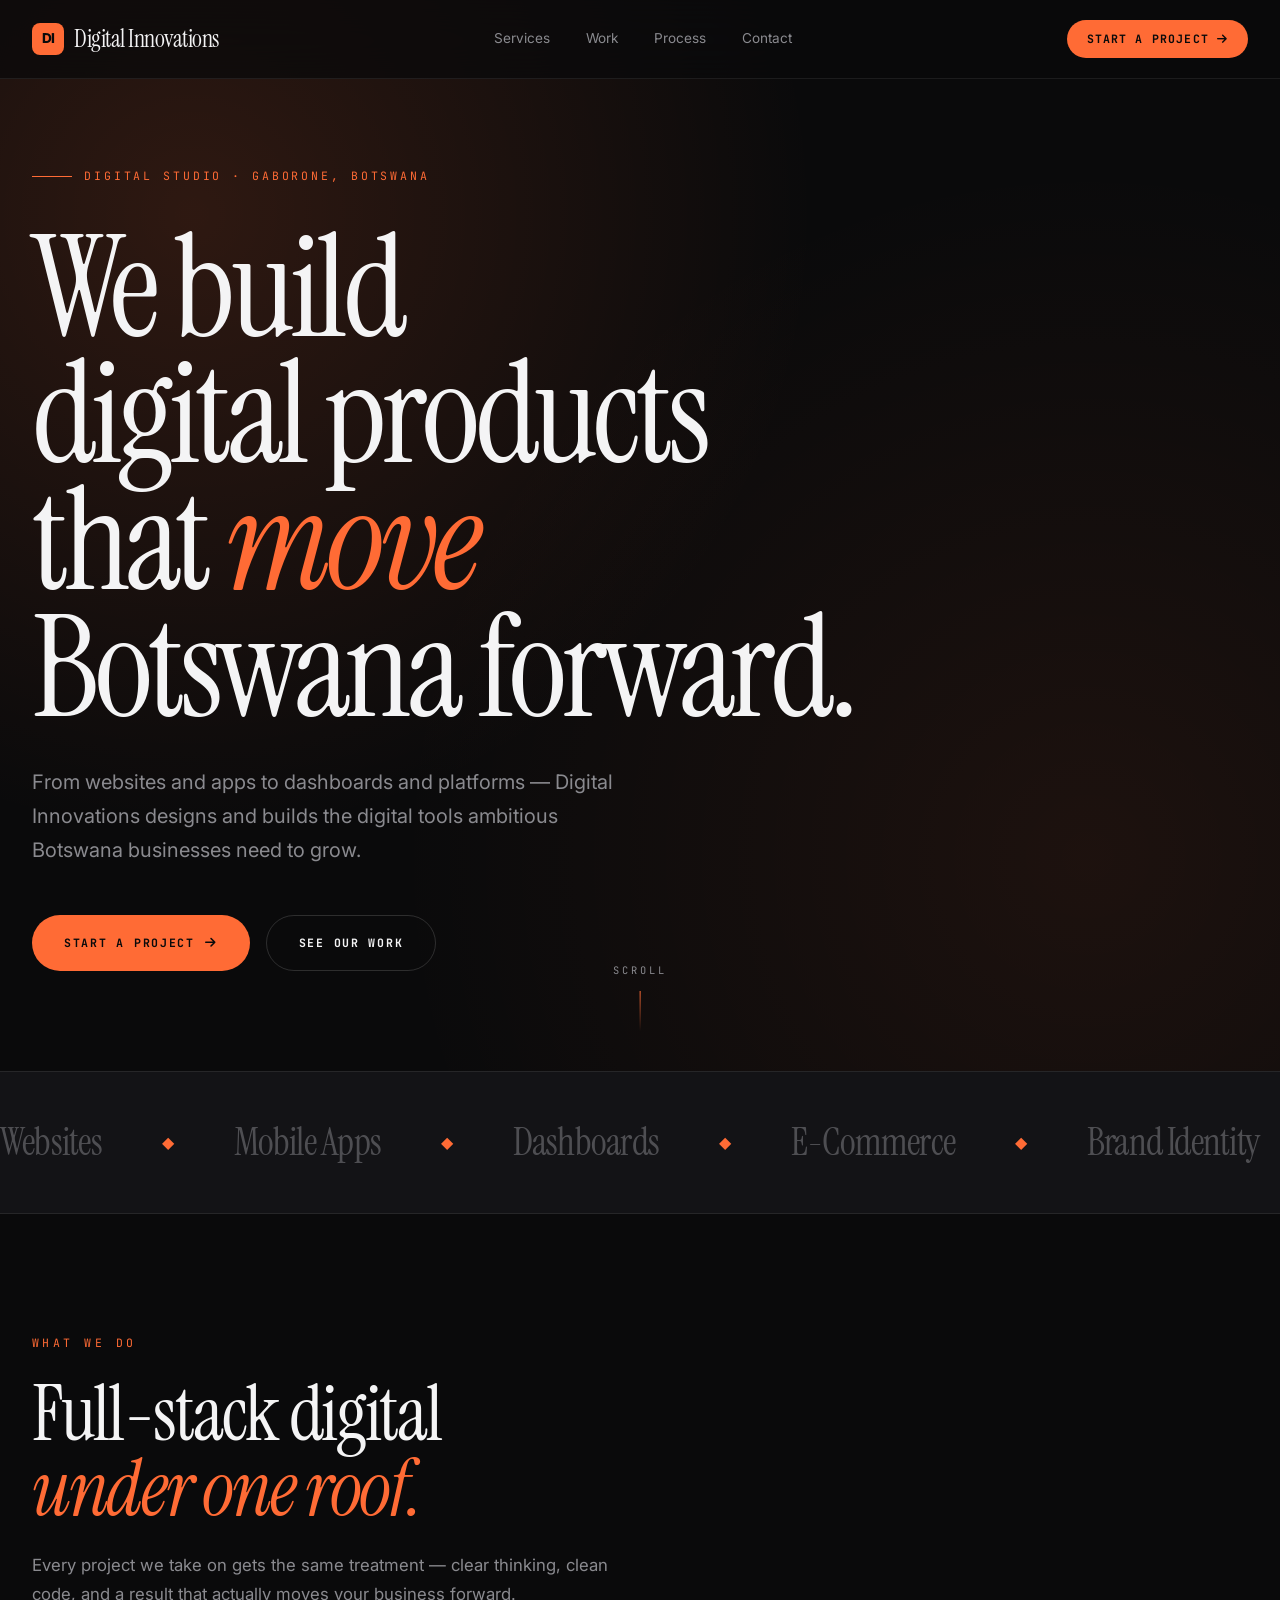
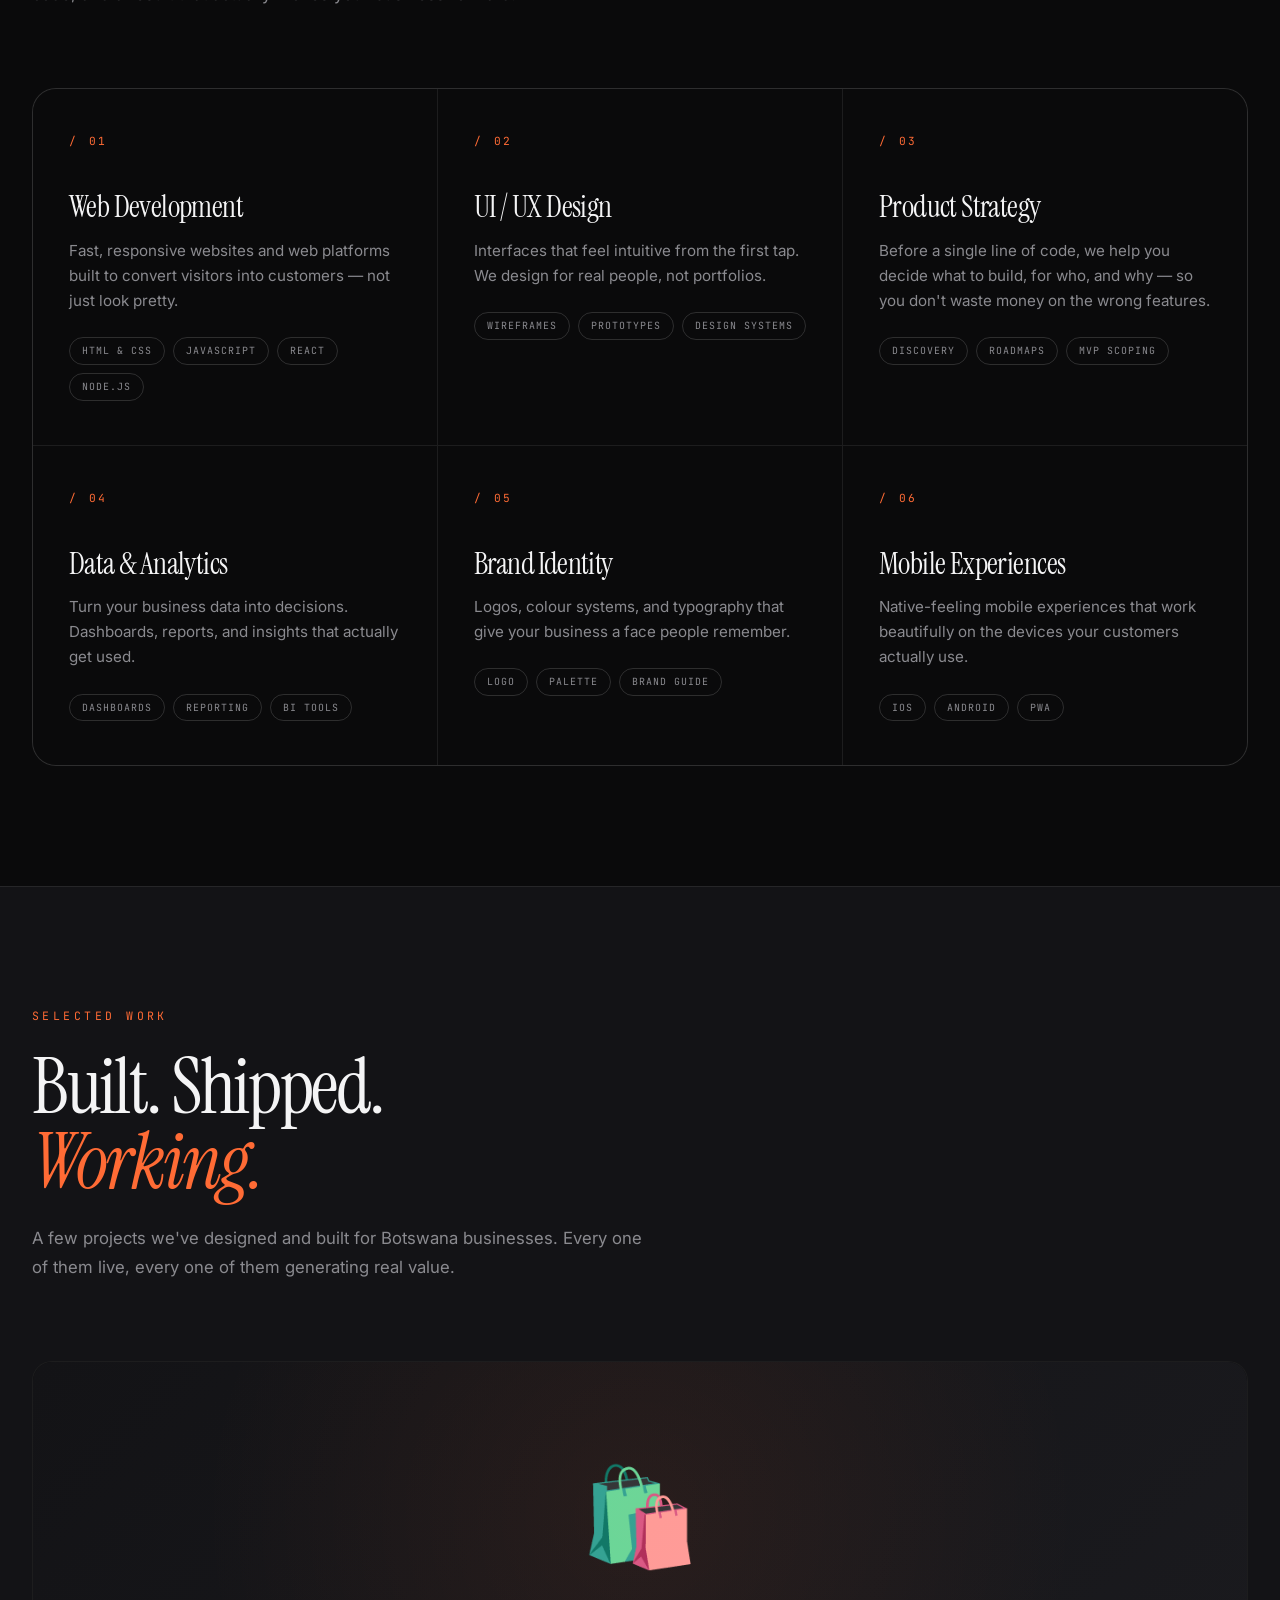
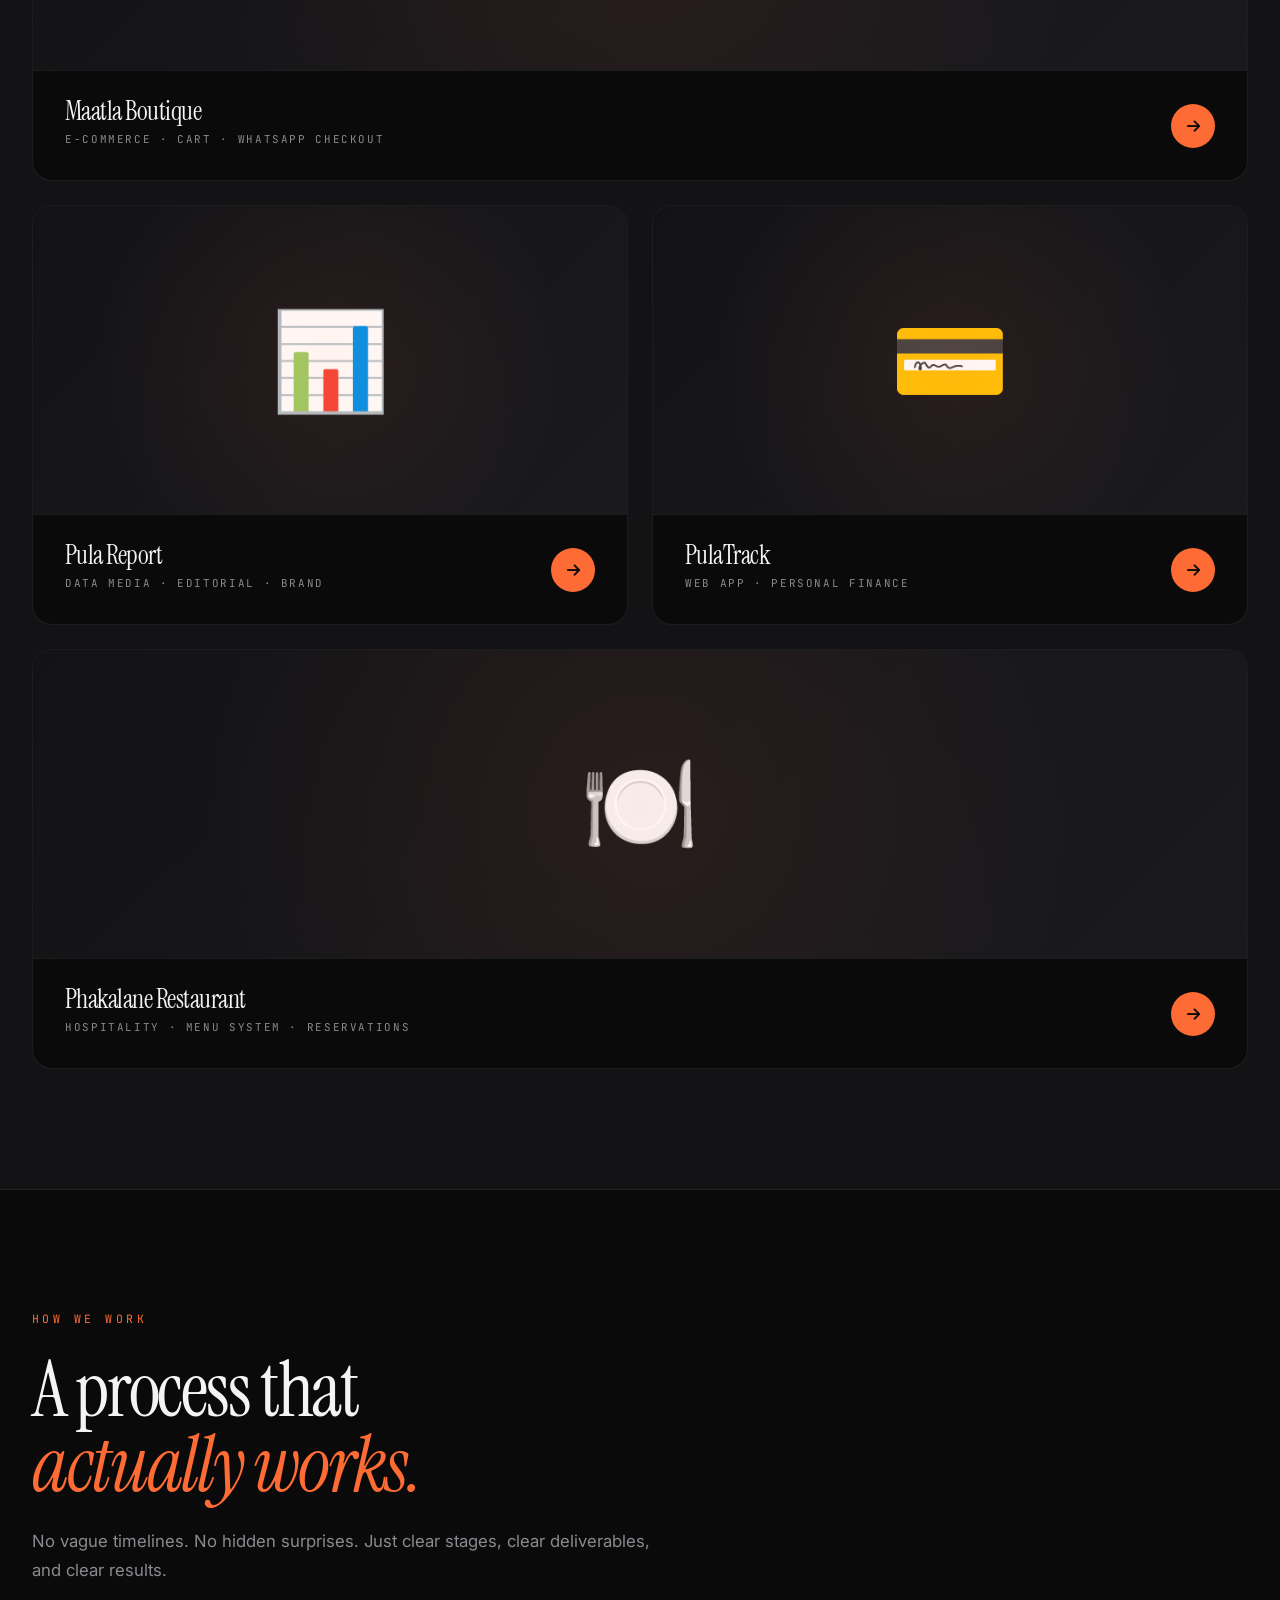
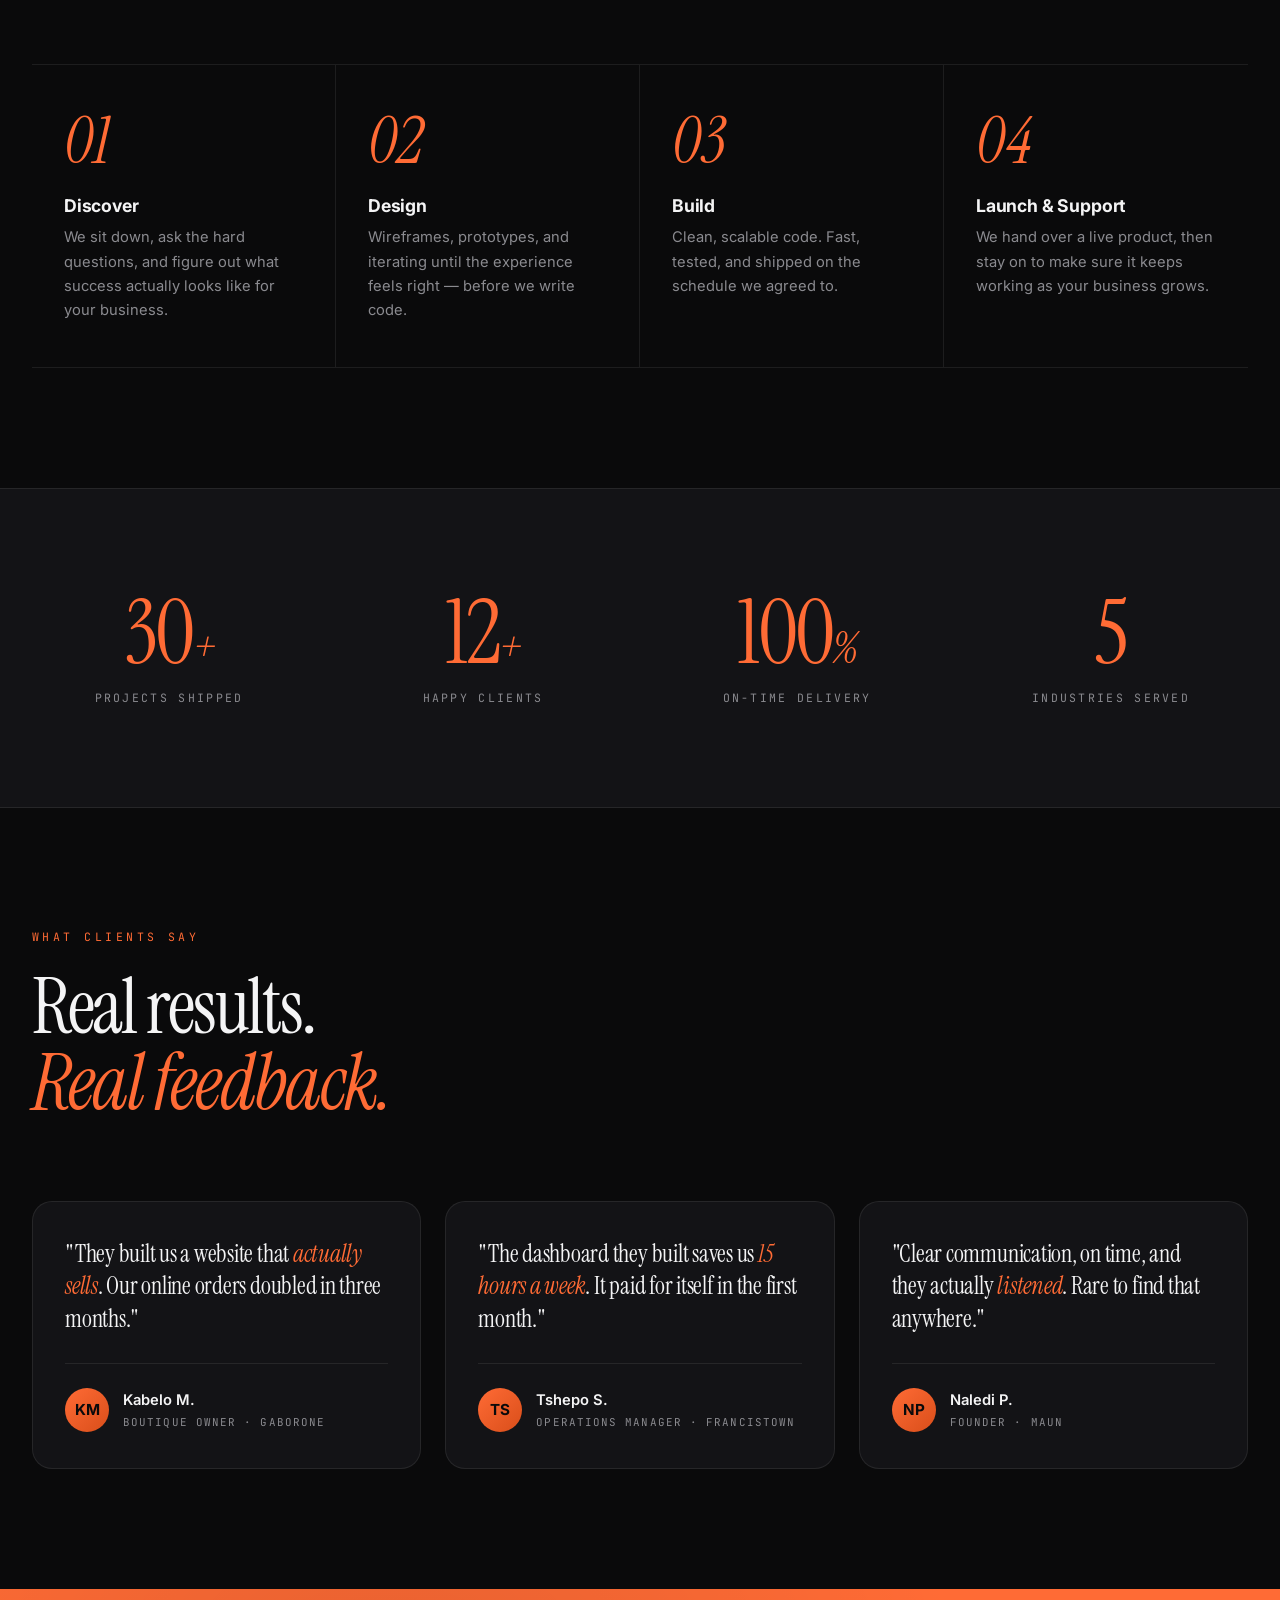
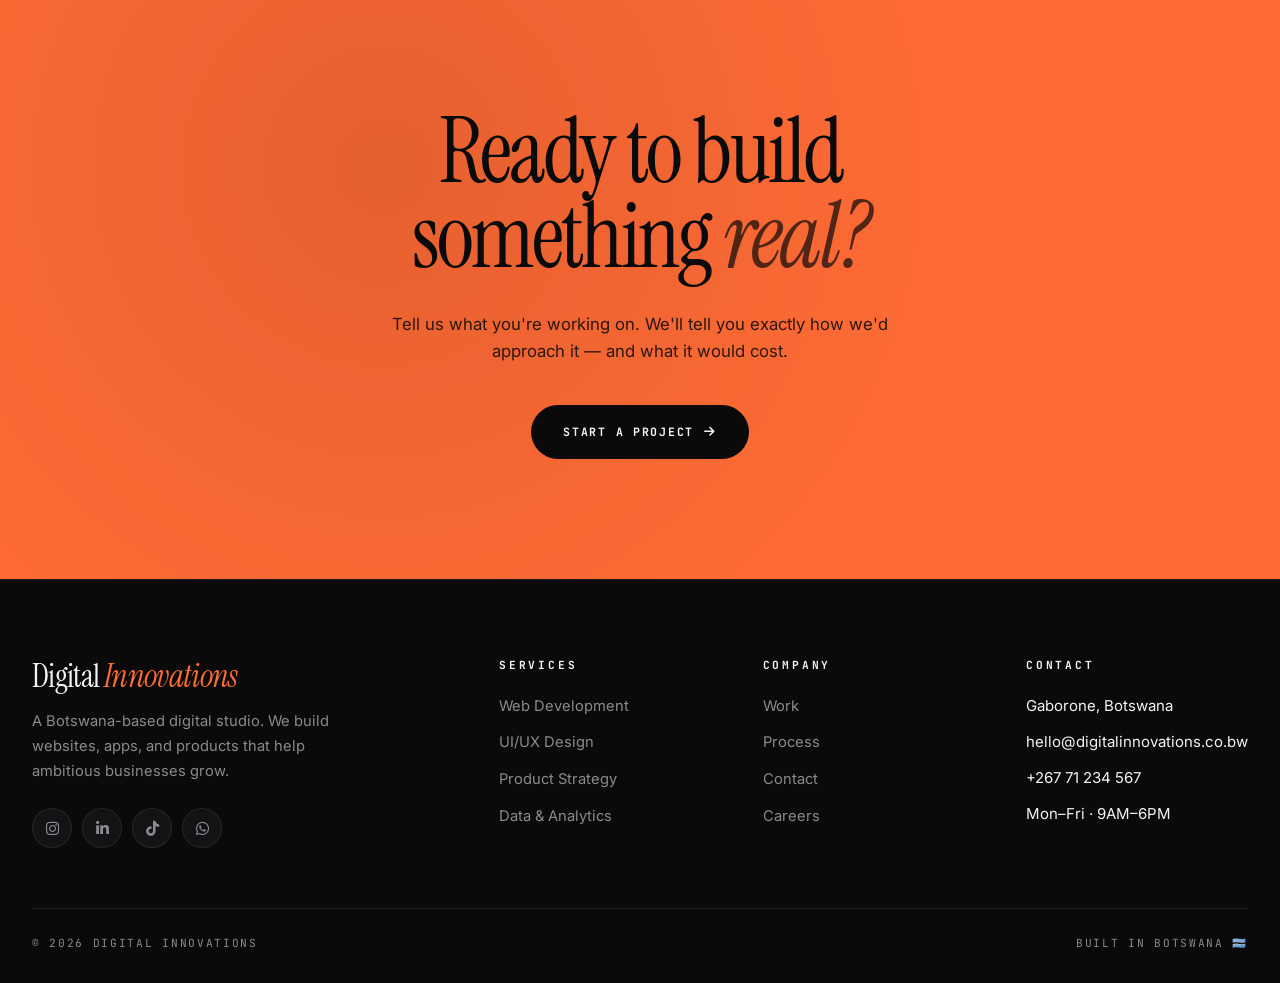
==== index.html @ 7ef50bdc "Create index.html" ====
<!DOCTYPE html>
<html lang="en">
<head>
    <meta charset="UTF-8">
    <meta name="viewport" content="width=device-width, initial-scale=1.0">
    <title>Digital Innovations — We build digital products that move Botswana forward</title>
    <meta name="description" content="Digital Innovations is a Botswana-based studio building websites, apps, and digital products for ambitious businesses.">
    <link rel="stylesheet" href="https://cdnjs.cloudflare.com/ajax/libs/font-awesome/6.4.0/css/all.min.css">
    <link rel="preconnect" href="https://fonts.googleapis.com">
    <link rel="preconnect" href="https://fonts.gstatic.com" crossorigin>
    <link href="https://fonts.googleapis.com/css2?family=Instrument+Serif:ital@0;1&family=Inter:wght@300;400;500;600;700;800&family=JetBrains+Mono:wght@400;500;700&display=swap" rel="stylesheet">
    <link rel="stylesheet" href="style.css">
</head>
<body>

    <!-- HEADER -->
    <header>
        <div class="container nav">
            <a href="#" class="logo">
                <span class="logo-mark">DI</span>
                Digital Innovations
            </a>
            <nav class="nav-links">
                <a href="#services">Services</a>
                <a href="#work">Work</a>
                <a href="#process">Process</a>
                <a href="#contact">Contact</a>
            </nav>
            <div style="display:flex; gap:12px; align-items:center;">
                <a href="#contact" class="nav-cta" data-cta>
                    Start a Project <i class="fas fa-arrow-right"></i>
                </a>
                <button class="menu-toggle" onclick="toggleMenu()" aria-label="Menu">
                    <i class="fas fa-bars"></i>
                </button>
            </div>
        </div>
    </header>

    <!-- HERO -->
    <section class="hero">
        <div class="container hero-inner">
            <span class="hero-eyebrow">Digital Studio · Gaborone, Botswana</span>
            <h1>
                We build<br>
                digital products<br>
                that <em>move</em><br>
                Botswana forward.
            </h1>
            <p class="hero-sub">
                From websites and apps to dashboards and platforms — Digital Innovations designs and builds the digital tools ambitious Botswana businesses need to grow.
            </p>
            <div class="hero-actions">
                <a href="#contact" class="btn" data-cta>
                    Start a Project <i class="fas fa-arrow-right"></i>
                </a>
                <a href="#work" class="btn btn-outline">
                    See Our Work
                </a>
            </div>
        </div>
        <div class="scroll-hint">Scroll</div>
    </section>

    <!-- MARQUEE -->
    <div class="marquee">
        <div class="marquee-track">
            <span>Websites</span><span class="dot">◆</span>
            <span>Mobile Apps</span><span class="dot">◆</span>
            <span>Dashboards</span><span class="dot">◆</span>
            <span>E-Commerce</span><span class="dot">◆</span>
            <span>Brand Identity</span><span class="dot">◆</span>
            <span>Data Analytics</span><span class="dot">◆</span>
            <span>Websites</span><span class="dot">◆</span>
            <span>Mobile Apps</span><span class="dot">◆</span>
            <span>Dashboards</span><span class="dot">◆</span>
            <span>E-Commerce</span><span class="dot">◆</span>
            <span>Brand Identity</span><span class="dot">◆</span>
            <span>Data Analytics</span><span class="dot">◆</span>
        </div>
    </div>

    <!-- SERVICES -->
    <section id="services">
        <div class="container">
            <div class="section-header reveal">
                <span class="section-label">What We Do</span>
                <h2 class="section-title">Full-stack digital<br><em>under one roof.</em></h2>
                <p class="section-sub">Every project we take on gets the same treatment — clear thinking, clean code, and a result that actually moves your business forward.</p>
            </div>

            <div class="services-grid">
                <div class="service reveal">
                    <span class="service-num">/ 01</span>
                    <h3>Web Development</h3>
                    <p>Fast, responsive websites and web platforms built to convert visitors into customers — not just look pretty.</p>
                    <div class="service-list">
                        <span>HTML & CSS</span>
                        <span>JavaScript</span>
                        <span>React</span>
                        <span>Node.js</span>
                    </div>
                </div>
                <div class="service reveal">
                    <span class="service-num">/ 02</span>
                    <h3>UI / UX Design</h3>
                    <p>Interfaces that feel intuitive from the first tap. We design for real people, not portfolios.</p>
                    <div class="service-list">
                        <span>Wireframes</span>
                        <span>Prototypes</span>
                        <span>Design Systems</span>
                    </div>
                </div>
                <div class="service reveal">
                    <span class="service-num">/ 03</span>
                    <h3>Product Strategy</h3>
                    <p>Before a single line of code, we help you decide what to build, for who, and why — so you don't waste money on the wrong features.</p>
                    <div class="service-list">
                        <span>Discovery</span>
                        <span>Roadmaps</span>
                        <span>MVP Scoping</span>
                    </div>
                </div>
                <div class="service reveal">
                    <span class="service-num">/ 04</span>
                    <h3>Data & Analytics</h3>
                    <p>Turn your business data into decisions. Dashboards, reports, and insights that actually get used.</p>
                    <div class="service-list">
                        <span>Dashboards</span>
                        <span>Reporting</span>
                        <span>BI Tools</span>
                    </div>
                </div>
                <div class="service reveal">
                    <span class="service-num">/ 05</span>
                    <h3>Brand Identity</h3>
                    <p>Logos, colour systems, and typography that give your business a face people remember.</p>
                    <div class="service-list">
                        <span>Logo</span>
                        <span>Palette</span>
                        <span>Brand Guide</span>
                    </div>
                </div>
                <div class="service reveal">
                    <span class="service-num">/ 06</span>
                    <h3>Mobile Experiences</h3>
                    <p>Native-feeling mobile experiences that work beautifully on the devices your customers actually use.</p>
                    <div class="service-list">
                        <span>iOS</span>
                        <span>Android</span>
                        <span>PWA</span>
                    </div>
                </div>
            </div>
        </div>
    </section>

    <!-- WORK -->
    <section class="work" id="work">
        <div class="container">
            <div class="section-header reveal">
                <span class="section-label">Selected Work</span>
                <h2 class="section-title">Built. Shipped.<br><em>Working.</em></h2>
                <p class="section-sub">A few projects we've designed and built for Botswana businesses. Every one of them live, every one of them generating real value.</p>
            </div>

            <div class="work-grid">
                <a href="#" class="work-card reveal">
                    <div class="work-visual">🛍️</div>
                    <div class="work-info">
                        <div>
                            <h3>Maatla Boutique</h3>
                            <div class="work-tags">E-Commerce · Cart · WhatsApp Checkout</div>
                        </div>
                        <div class="work-arrow"><i class="fas fa-arrow-right"></i></div>
                    </div>
                </a>

                <a href="#" class="work-card reveal">
                    <div class="work-visual">📊</div>
                    <div class="work-info">
                        <div>
                            <h3>Pula Report</h3>
                            <div class="work-tags">Data Media · Editorial · Brand</div>
                        </div>
                        <div class="work-arrow"><i class="fas fa-arrow-right"></i></div>
                    </div>
                </a>

                <a href="#" class="work-card reveal">
                    <div class="work-visual">💳</div>
                    <div class="work-info">
                        <div>
                            <h3>PulaTrack</h3>
                            <div class="work-tags">Web App · Personal Finance</div>
                        </div>
                        <div class="work-arrow"><i class="fas fa-arrow-right"></i></div>
                    </div>
                </a>

                <a href="#" class="work-card reveal">
                    <div class="work-visual">🍽️</div>
                    <div class="work-info">
                        <div>
                            <h3>Phakalane Restaurant</h3>
                            <div class="work-tags">Hospitality · Menu System · Reservations</div>
                        </div>
                        <div class="work-arrow"><i class="fas fa-arrow-right"></i></div>
                    </div>
                </a>
            </div>
        </div>
    </section>

    <!-- PROCESS -->
    <section id="process">
        <div class="container">
            <div class="section-header reveal">
                <span class="section-label">How We Work</span>
                <h2 class="section-title">A process that<br><em>actually works.</em></h2>
                <p class="section-sub">No vague timelines. No hidden surprises. Just clear stages, clear deliverables, and clear results.</p>
            </div>

            <div class="process-list">
                <div class="process-step reveal">
                    <div class="process-num">01</div>
                    <h4>Discover</h4>
                    <p>We sit down, ask the hard questions, and figure out what success actually looks like for your business.</p>
                </div>
                <div class="process-step reveal">
                    <div class="process-num">02</div>
                    <h4>Design</h4>
                    <p>Wireframes, prototypes, and iterating until the experience feels right — before we write code.</p>
                </div>
                <div class="process-step reveal">
                    <div class="process-num">03</div>
                    <h4>Build</h4>
                    <p>Clean, scalable code. Fast, tested, and shipped on the schedule we agreed to.</p>
                </div>
                <div class="process-step reveal">
                    <div class="process-num">04</div>
                    <h4>Launch & Support</h4>
                    <p>We hand over a live product, then stay on to make sure it keeps working as your business grows.</p>
                </div>
            </div>
        </div>
    </section>

    <!-- STATS -->
    <section class="stats">
        <div class="container">
            <div class="stats-grid">
                <div class="reveal">
                    <div class="stat-num">30<span style="font-size:0.5em;font-style:italic;">+</span></div>
                    <div class="stat-label">Projects Shipped</div>
                </div>
                <div class="reveal">
                    <div class="stat-num">12<span style="font-size:0.5em;font-style:italic;">+</span></div>
                    <div class="stat-label">Happy Clients</div>
                </div>
                <div class="reveal">
                    <div class="stat-num">100<span style="font-size:0.5em;font-style:italic;">%</span></div>
                    <div class="stat-label">On-Time Delivery</div>
                </div>
                <div class="reveal">
                    <div class="stat-num">5</div>
                    <div class="stat-label">Industries Served</div>
                </div>
            </div>
        </div>
    </section>

    <!-- TESTIMONIALS -->
    <section>
        <div class="container">
            <div class="section-header reveal">
                <span class="section-label">What Clients Say</span>
                <h2 class="section-title">Real results.<br><em>Real feedback.</em></h2>
            </div>

            <div class="testimonials-grid">
                <div class="testimonial reveal">
                    <p class="testimonial-quote">"They built us a website that <em>actually sells</em>. Our online orders doubled in three months."</p>
                    <div class="testimonial-author">
                        <div class="testimonial-avatar">KM</div>
                        <div>
                            <div class="testimonial-name">Kabelo M.</div>
                            <div class="testimonial-role">Boutique Owner · Gaborone</div>
                        </div>
                    </div>
                </div>
                <div class="testimonial reveal">
                    <p class="testimonial-quote">"The dashboard they built saves us <em>15 hours a week</em>. It paid for itself in the first month."</p>
                    <div class="testimonial-author">
                        <div class="testimonial-avatar">TS</div>
                        <div>
                            <div class="testimonial-name">Tshepo S.</div>
                            <div class="testimonial-role">Operations Manager · Francistown</div>
                        </div>
                    </div>
                </div>
                <div class="testimonial reveal">
                    <p class="testimonial-quote">"Clear communication, on time, and they actually <em>listened</em>. Rare to find that anywhere."</p>
                    <div class="testimonial-author">
                        <div class="testimonial-avatar">NP</div>
                        <div>
                            <div class="testimonial-name">Naledi P.</div>
                            <div class="testimonial-role">Founder · Maun</div>
                        </div>
                    </div>
                </div>
            </div>
        </div>
    </section>

    <!-- CTA -->
    <section class="cta-banner" id="contact">
        <div class="container">
            <h2>Ready to build<br>something <em>real?</em></h2>
            <p>Tell us what you're working on. We'll tell you exactly how we'd approach it — and what it would cost.</p>
            <a href="#" class="btn" data-cta>
                Start a Project <i class="fas fa-arrow-right"></i>
            </a>
        </div>
    </section>

    <!-- FOOTER -->
    <footer>
        <div class="container">
            <div class="footer-top">
                <div class="footer-brand">
                    <h3>Digital <span>Innovations</span></h3>
                    <p>A Botswana-based digital studio. We build websites, apps, and products that help ambitious businesses grow.</p>
                    <div class="footer-socials">
                        <a href="#" aria-label="Instagram"><i class="fab fa-instagram"></i></a>
                        <a href="#" aria-label="LinkedIn"><i class="fab fa-linkedin-in"></i></a>
                        <a href="#" aria-label="TikTok"><i class="fab fa-tiktok"></i></a>
                        <a href="#" aria-label="WhatsApp"><i class="fab fa-whatsapp"></i></a>
                    </div>
                </div>
                <div class="footer-col">
                    <h4>Services</h4>
                    <ul>
                        <li><a href="#services">Web Development</a></li>
                        <li><a href="#services">UI/UX Design</a></li>
                        <li><a href="#services">Product Strategy</a></li>
                        <li><a href="#services">Data & Analytics</a></li>
                    </ul>
                </div>
                <div class="footer-col">
                    <h4>Company</h4>
                    <ul>
                        <li><a href="#work">Work</a></li>
                        <li><a href="#process">Process</a></li>
                        <li><a href="#contact">Contact</a></li>
                        <li><a href="#">Careers</a></li>
                    </ul>
                </div>
                <div class="footer-col">
                    <h4>Contact</h4>
                    <ul>
                        <li>Gaborone, Botswana</li>
                        <li>hello@digitalinnovations.co.bw</li>
                        <li>+267 71 234 567</li>
                        <li>Mon–Fri · 9AM–6PM</li>
                    </ul>
                </div>
            </div>
            <div class="footer-bottom">
                <span>© 2026 Digital Innovations</span>
                <span>Built in Botswana 🇧🇼</span>
            </div>
        </div>
    </footer>

    <script src="main.js"></script>
</body>
</html>
---- style.css ----
/* ============================================
   DIGITAL INNOVATIONS
   Charcoal · Electric Orange · Cream
============================================ */
:root {
    --bg: #0A0A0B;
    --surface: #131316;
    --surface-2: #1A1A1E;
    --text: #F4F4F5;
    --muted: #8A8A8F;
    --accent: #FF6B35;
    --accent-soft: rgba(255, 107, 53, 0.12);
    --cream: #F4F1EA;
    --border: rgba(244, 244, 245, 0.08);
    --border-bright: rgba(244, 244, 245, 0.15);
    --display: 'Instrument Serif', serif;
    --sans: 'Inter', sans-serif;
    --mono: 'JetBrains Mono', monospace;
    --transition: all 0.4s cubic-bezier(0.4, 0, 0.2, 1);
}

* { margin: 0; padding: 0; box-sizing: border-box; }

html { scroll-behavior: smooth; -webkit-font-smoothing: antialiased; }

body {
    font-family: var(--sans);
    background: var(--bg);
    color: var(--text);
    line-height: 1.6;
    overflow-x: hidden;
    font-size: 15px;
}

h1, h2, h3, h4 {
    font-family: var(--display);
    font-weight: 400;
    line-height: 1.02;
    letter-spacing: -0.02em;
}

a { text-decoration: none; color: inherit; transition: var(--transition); }
ul { list-style: none; }
img { max-width: 100%; display: block; }
button { font-family: inherit; cursor: pointer; border: none; background: none; color: inherit; }

.container { max-width: 1400px; margin: 0 auto; padding: 0 32px; width: 100%; }
.mono { font-family: var(--mono); letter-spacing: 0.05em; }

/* ============================================
   HEADER
============================================ */
header {
    position: fixed;
    top: 0; left: 0; right: 0;
    z-index: 1000;
    padding: 20px 0;
    background: rgba(10, 10, 11, 0.75);
    backdrop-filter: blur(20px);
    -webkit-backdrop-filter: blur(20px);
    border-bottom: 1px solid var(--border);
    transition: var(--transition);
}
header.scrolled { padding: 14px 0; }

.nav {
    display: flex;
    justify-content: space-between;
    align-items: center;
    gap: 32px;
}

.logo {
    display: flex;
    align-items: center;
    gap: 10px;
    font-family: var(--display);
    font-size: 1.5rem;
    letter-spacing: -0.02em;
}
.logo-mark {
    width: 32px;
    height: 32px;
    border-radius: 8px;
    background: var(--accent);
    display: flex;
    align-items: center;
    justify-content: center;
    color: var(--bg);
    font-family: var(--sans);
    font-weight: 800;
    font-size: 0.85rem;
    letter-spacing: -0.05em;
}

.nav-links {
    display: flex;
    gap: 36px;
    font-size: 0.85rem;
}
.nav-links a {
    color: var(--muted);
    position: relative;
    padding: 4px 0;
}
.nav-links a:hover { color: var(--text); }
.nav-links a::after {
    content: '';
    position: absolute;
    left: 0; bottom: 0;
    width: 0; height: 1px;
    background: var(--accent);
    transition: width 0.3s ease;
}
.nav-links a:hover::after { width: 100%; }

.nav-cta {
    display: inline-flex;
    align-items: center;
    gap: 8px;
    padding: 10px 20px;
    background: var(--accent);
    color: var(--bg);
    font-family: var(--mono);
    font-size: 0.72rem;
    font-weight: 700;
    letter-spacing: 0.1em;
    text-transform: uppercase;
    border-radius: 40px;
    transition: var(--transition);
}
.nav-cta:hover {
    background: var(--text);
    transform: translateY(-2px);
}
.nav-cta i { font-size: 0.7rem; }

.menu-toggle {
    display: none;
    width: 40px;
    height: 40px;
    align-items: center;
    justify-content: center;
    border-radius: 10px;
    color: var(--text);
    font-size: 1.1rem;
}

@media (max-width: 900px) {
    .nav-links { display: none; }
    .nav-links.open {
        display: flex;
        position: fixed;
        top: 70px; left: 0; right: 0;
        flex-direction: column;
        background: var(--surface);
        padding: 32px;
        gap: 20px;
        border-bottom: 1px solid var(--border);
    }
    .menu-toggle { display: flex; }
}

/* ============================================
   HERO
============================================ */
.hero {
    min-height: 100vh;
    padding: 160px 0 100px;
    position: relative;
    overflow: hidden;
    display: flex;
    align-items: center;
}

.hero::before {
    content: '';
    position: absolute;
    inset: 0;
    background:
        radial-gradient(circle at 15% 20%, rgba(255, 107, 53, 0.15), transparent 45%),
        radial-gradient(circle at 85% 80%, rgba(255, 107, 53, 0.08), transparent 50%);
    pointer-events: none;
}

.hero-inner { position: relative; z-index: 1; }

.hero-eyebrow {
    display: inline-flex;
    align-items: center;
    gap: 12px;
    font-family: var(--mono);
    font-size: 0.72rem;
    letter-spacing: 0.25em;
    text-transform: uppercase;
    color: var(--accent);
    margin-bottom: 40px;
}
.hero-eyebrow::before {
    content: '';
    width: 40px; height: 1px;
    background: var(--accent);
}

.hero h1 {
    font-size: clamp(3.5rem, 11vw, 11rem);
    line-height: 0.9;
    letter-spacing: -0.035em;
    margin-bottom: 32px;
}
.hero h1 em {
    font-style: italic;
    color: var(--accent);
}

.hero-sub {
    font-size: clamp(1rem, 1.6vw, 1.25rem);
    color: var(--muted);
    max-width: 620px;
    margin-bottom: 48px;
    line-height: 1.7;
}

.hero-actions {
    display: flex;
    gap: 16px;
    flex-wrap: wrap;
}

.btn {
    display: inline-flex;
    align-items: center;
    gap: 10px;
    padding: 18px 32px;
    background: var(--accent);
    color: var(--bg);
    font-family: var(--mono);
    font-size: 0.72rem;
    font-weight: 700;
    letter-spacing: 0.15em;
    text-transform: uppercase;
    border-radius: 40px;
    transition: var(--transition);
}
.btn:hover {
    background: var(--text);
    transform: translateY(-3px);
    box-shadow: 0 15px 40px rgba(255, 107, 53, 0.25);
}
.btn i { font-size: 0.75rem; }

.btn-outline {
    background: transparent;
    border: 1px solid var(--border-bright);
    color: var(--text);
}
.btn-outline:hover {
    background: var(--text);
    color: var(--bg);
    border-color: var(--text);
    box-shadow: none;
}

/* Scroll hint */
.scroll-hint {
    position: absolute;
    bottom: 40px;
    left: 50%;
    transform: translateX(-50%);
    font-family: var(--mono);
    font-size: 0.65rem;
    letter-spacing: 0.3em;
    color: var(--muted);
    text-transform: uppercase;
    display: flex;
    flex-direction: column;
    align-items: center;
    gap: 12px;
}
.scroll-hint::after {
    content: '';
    width: 1px;
    height: 40px;
    background: linear-gradient(to bottom, var(--accent), transparent);
    animation: scrollPulse 2s infinite;
}
@keyframes scrollPulse {
    0%, 100% { opacity: 0.3; }
    50% { opacity: 1; }
}

/* ============================================
   MARQUEE
============================================ */
.marquee {
    padding: 40px 0;
    border-top: 1px solid var(--border);
    border-bottom: 1px solid var(--border);
    background: var(--surface);
    overflow: hidden;
}
.marquee-track {
    display: flex;
    gap: 60px;
    animation: scroll 40s linear infinite;
    white-space: nowrap;
    align-items: center;
}
.marquee-track span {
    font-family: var(--display);
    font-size: 2.4rem;
    letter-spacing: -0.02em;
    color: var(--muted);
    opacity: 0.5;
    flex-shrink: 0;
}
.marquee-track span.dot {
    color: var(--accent);
    font-size: 1rem;
    opacity: 1;
}
@keyframes scroll {
    from { transform: translateX(0); }
    to { transform: translateX(-50%); }
}

/* ============================================
   SECTIONS
============================================ */
section { padding: 120px 0; }

.section-header {
    max-width: 900px;
    margin-bottom: 80px;
}
.section-header.center { text-align: center; margin-left: auto; margin-right: auto; }

.section-label {
    font-family: var(--mono);
    font-size: 0.72rem;
    letter-spacing: 0.3em;
    text-transform: uppercase;
    color: var(--accent);
    margin-bottom: 24px;
    display: block;
}
.section-title {
    font-size: clamp(2.5rem, 6vw, 5rem);
    line-height: 0.98;
    letter-spacing: -0.03em;
    margin-bottom: 24px;
}
.section-title em { font-style: italic; color: var(--accent); }

.section-sub {
    color: var(--muted);
    font-size: 1.05rem;
    max-width: 620px;
    line-height: 1.7;
}
.section-header.center .section-sub { margin: 0 auto; }

/* ============================================
   SERVICES
============================================ */
.services-grid {
    display: grid;
    grid-template-columns: repeat(auto-fit, minmax(320px, 1fr));
    gap: 1px;
    background: var(--border);
    border: 1px solid var(--border);
    border-radius: 24px;
    overflow: hidden;
}

.service {
    background: var(--bg);
    padding: 44px 36px;
    transition: var(--transition);
    position: relative;
    overflow: hidden;
}
.service::before {
    content: '';
    position: absolute;
    top: 0; left: 0;
    width: 100%; height: 2px;
    background: var(--accent);
    transform: scaleX(0);
    transform-origin: left;
    transition: transform 0.5s cubic-bezier(0.4, 0, 0.2, 1);
}
.service:hover {
    background: var(--surface);
}
.service:hover::before { transform: scaleX(1); }

.service-num {
    font-family: var(--mono);
    font-size: 0.7rem;
    letter-spacing: 0.25em;
    color: var(--accent);
    margin-bottom: 40px;
    display: block;
}
.service h3 {
    font-size: 1.85rem;
    margin-bottom: 14px;
    line-height: 1.1;
}
.service p {
    color: var(--muted);
    font-size: 0.95rem;
    line-height: 1.65;
    margin-bottom: 24px;
}
.service-list {
    display: flex;
    flex-wrap: wrap;
    gap: 8px;
    margin-top: 20px;
}
.service-list span {
    font-family: var(--mono);
    font-size: 0.62rem;
    letter-spacing: 0.1em;
    text-transform: uppercase;
    color: var(--muted);
    padding: 5px 12px;
    border: 1px solid var(--border-bright);
    border-radius: 40px;
}

/* ============================================
   WORK
============================================ */
.work {
    background: var(--surface);
    border-top: 1px solid var(--border);
    border-bottom: 1px solid var(--border);
}

.work-grid {
    display: grid;
    grid-template-columns: 1fr 1fr;
    gap: 24px;
}
.work-grid > *:nth-child(1),
.work-grid > *:nth-child(4) {
    grid-column: span 2;
}

.work-card {
    background: var(--bg);
    border: 1px solid var(--border);
    border-radius: 20px;
    overflow: hidden;
    transition: var(--transition);
    position: relative;
    display: flex;
    flex-direction: column;
    min-height: 420px;
}
.work-card:hover {
    transform: translateY(-6px);
    border-color: var(--accent);
}

.work-visual {
    flex: 1;
    padding: 40px;
    display: flex;
    align-items: center;
    justify-content: center;
    font-size: 6rem;
    background: linear-gradient(135deg, var(--surface), var(--surface-2));
    position: relative;
    overflow: hidden;
}
.work-visual::before {
    content: '';
    position: absolute;
    inset: 0;
    background: radial-gradient(circle at 50% 50%, rgba(255, 107, 53, 0.08), transparent 70%);
}

.work-info {
    padding: 28px 32px 32px;
    border-top: 1px solid var(--border);
    display: flex;
    justify-content: space-between;
    align-items: flex-end;
    gap: 20px;
}
.work-info h3 {
    font-size: 1.6rem;
    margin-bottom: 6px;
}
.work-tags {
    font-family: var(--mono);
    font-size: 0.68rem;
    letter-spacing: 0.15em;
    text-transform: uppercase;
    color: var(--muted);
}
.work-arrow {
    width: 44px;
    height: 44px;
    border-radius: 50%;
    background: var(--accent);
    color: var(--bg);
    display: flex;
    align-items: center;
    justify-content: center;
    flex-shrink: 0;
    transition: var(--transition);
}
.work-card:hover .work-arrow {
    transform: rotate(-45deg) scale(1.1);
}

@media (max-width: 768px) {
    .work-grid { grid-template-columns: 1fr; }
    .work-grid > *:nth-child(1),
    .work-grid > *:nth-child(4) { grid-column: span 1; }
}

/* ============================================
   PROCESS
============================================ */
.process-list {
    display: grid;
    grid-template-columns: repeat(auto-fit, minmax(240px, 1fr));
    gap: 0;
    border-top: 1px solid var(--border);
}
.process-step {
    padding: 44px 32px;
    border-right: 1px solid var(--border);
    border-bottom: 1px solid var(--border);
    position: relative;
    transition: var(--transition);
}
.process-step:last-child { border-right: none; }
.process-step:hover { background: var(--surface); }

.process-num {
    font-family: var(--display);
    font-size: 4rem;
    color: var(--accent);
    line-height: 1;
    margin-bottom: 24px;
    font-style: italic;
}
.process-step h4 {
    font-family: var(--sans);
    font-size: 1.1rem;
    font-weight: 700;
    letter-spacing: -0.01em;
    margin-bottom: 10px;
    text-transform: none;
}
.process-step p {
    color: var(--muted);
    font-size: 0.92rem;
    line-height: 1.65;
}

/* ============================================
   STATS
============================================ */
.stats {
    background: var(--surface);
    border-top: 1px solid var(--border);
    border-bottom: 1px solid var(--border);
    padding: 100px 0;
}
.stats-grid {
    display: grid;
    grid-template-columns: repeat(auto-fit, minmax(200px, 1fr));
    gap: 40px;
    text-align: center;
}
.stat-num {
    font-family: var(--display);
    font-size: clamp(3rem, 7vw, 5.5rem);
    line-height: 1;
    color: var(--accent);
    letter-spacing: -0.03em;
    margin-bottom: 12px;
}
.stat-label {
    font-family: var(--mono);
    font-size: 0.72rem;
    letter-spacing: 0.2em;
    text-transform: uppercase;
    color: var(--muted);
}

/* ============================================
   TESTIMONIALS
============================================ */
.testimonials-grid {
    display: grid;
    grid-template-columns: repeat(auto-fit, minmax(320px, 1fr));
    gap: 24px;
}
.testimonial {
    background: var(--surface);
    border: 1px solid var(--border);
    border-radius: 20px;
    padding: 36px 32px;
    transition: var(--transition);
    display: flex;
    flex-direction: column;
}
.testimonial:hover {
    border-color: var(--accent);
    transform: translateY(-4px);
}
.testimonial-quote {
    font-family: var(--display);
    font-size: 1.5rem;
    line-height: 1.35;
    letter-spacing: -0.01em;
    margin-bottom: 28px;
    flex: 1;
}
.testimonial-quote em { font-style: italic; color: var(--accent); }
.testimonial-author {
    display: flex;
    align-items: center;
    gap: 14px;
    padding-top: 24px;
    border-top: 1px solid var(--border);
}
.testimonial-avatar {
    width: 44px;
    height: 44px;
    border-radius: 50%;
    background: linear-gradient(135deg, var(--accent), #D94E1A);
    display: flex;
    align-items: center;
    justify-content: center;
    font-family: var(--sans);
    font-weight: 700;
    color: var(--bg);
    flex-shrink: 0;
    font-size: 0.95rem;
}
.testimonial-name {
    font-weight: 600;
    font-size: 0.92rem;
    margin-bottom: 2px;
}
.testimonial-role {
    font-family: var(--mono);
    font-size: 0.68rem;
    letter-spacing: 0.1em;
    color: var(--muted);
    text-transform: uppercase;
}

/* ============================================
   CTA BANNER
============================================ */
.cta-banner {
    background: var(--accent);
    color: var(--bg);
    padding: 120px 0;
    text-align: center;
    position: relative;
    overflow: hidden;
}
.cta-banner::before {
    content: '';
    position: absolute;
    inset: 0;
    background: radial-gradient(circle at 30% 30%, rgba(0,0,0,0.1), transparent 60%);
}
.cta-banner h2 {
    font-size: clamp(2.5rem, 7vw, 6rem);
    line-height: 0.95;
    letter-spacing: -0.03em;
    margin-bottom: 32px;
    position: relative;
}
.cta-banner h2 em { font-style: italic; color: var(--bg); opacity: 0.7; }
.cta-banner p {
    font-size: 1.05rem;
    max-width: 520px;
    margin: 0 auto 40px;
    position: relative;
    opacity: 0.85;
}
.cta-banner .btn {
    background: var(--bg);
    color: var(--text);
    position: relative;
}
.cta-banner .btn:hover {
    background: var(--surface);
    transform: translateY(-3px);
    box-shadow: 0 15px 40px rgba(0,0,0,0.3);
}

/* ============================================
   FOOTER
============================================ */
footer {
    background: var(--bg);
    border-top: 1px solid var(--border);
    padding: 80px 0 30px;
}
.footer-top {
    display: grid;
    grid-template-columns: 2fr 1fr 1fr 1fr;
    gap: 60px;
    margin-bottom: 60px;
}
.footer-brand h3 {
    font-family: var(--display);
    font-size: 2rem;
    letter-spacing: -0.02em;
    margin-bottom: 16px;
}
.footer-brand h3 span { color: var(--accent); font-style: italic; }
.footer-brand p {
    color: var(--muted);
    font-size: 0.92rem;
    max-width: 340px;
    line-height: 1.7;
    margin-bottom: 24px;
}
.footer-socials { display: flex; gap: 10px; }
.footer-socials a {
    width: 40px;
    height: 40px;
    border-radius: 50%;
    background: var(--surface);
    border: 1px solid var(--border);
    display: flex;
    align-items: center;
    justify-content: center;
    color: var(--muted);
    transition: var(--transition);
}
.footer-socials a:hover {
    background: var(--accent);
    border-color: var(--accent);
    color: var(--bg);
    transform: translateY(-3px);
}
.footer-col h4 {
    font-family: var(--mono);
    font-size: 0.7rem;
    letter-spacing: 0.25em;
    text-transform: uppercase;
    color: var(--text);
    margin-bottom: 22px;
    font-weight: 700;
}
.footer-col ul li { margin-bottom: 12px; }
.footer-col ul li a { color: var(--muted); font-size: 0.92rem; }
.footer-col ul li a:hover { color: var(--accent); }

.footer-bottom {
    border-top: 1px solid var(--border);
    padding-top: 26px;
    display: flex;
    justify-content: space-between;
    flex-wrap: wrap;
    gap: 16px;
    font-family: var(--mono);
    font-size: 0.7rem;
    letter-spacing: 0.15em;
    text-transform: uppercase;
    color: var(--muted);
}

@media (max-width: 900px) {
    .footer-top { grid-template-columns: 1fr 1fr; gap: 40px; }
}
@media (max-width: 600px) {
    .footer-top { grid-template-columns: 1fr; }
    .footer-bottom { flex-direction: column; text-align: center; }
}

/* ============================================
   RESPONSIVE
============================================ */
@media (max-width: 900px) {
    .container { padding: 0 20px; }
    section { padding: 80px 0; }
    .hero { padding: 130px 0 80px; }
    .hero h1 { font-size: 3.4rem; }
    .section-title { font-size: 2.2rem; }
    .marquee-track span { font-size: 1.6rem; }
    .process-step { border-right: none; }
}

/* ============================================
   REVEAL ANIMATION
============================================ */
.reveal {
    opacity: 0;
    transform: translateY(30px);
    transition: opacity 0.8s ease, transform 0.8s ease;
}
.reveal.visible {
    opacity: 1;
    transform: translateY(0);
}

@media (prefers-reduced-motion: reduce) {
    .marquee-track { animation: none; }
    .reveal { opacity: 1; transform: none; transition: none; }
}
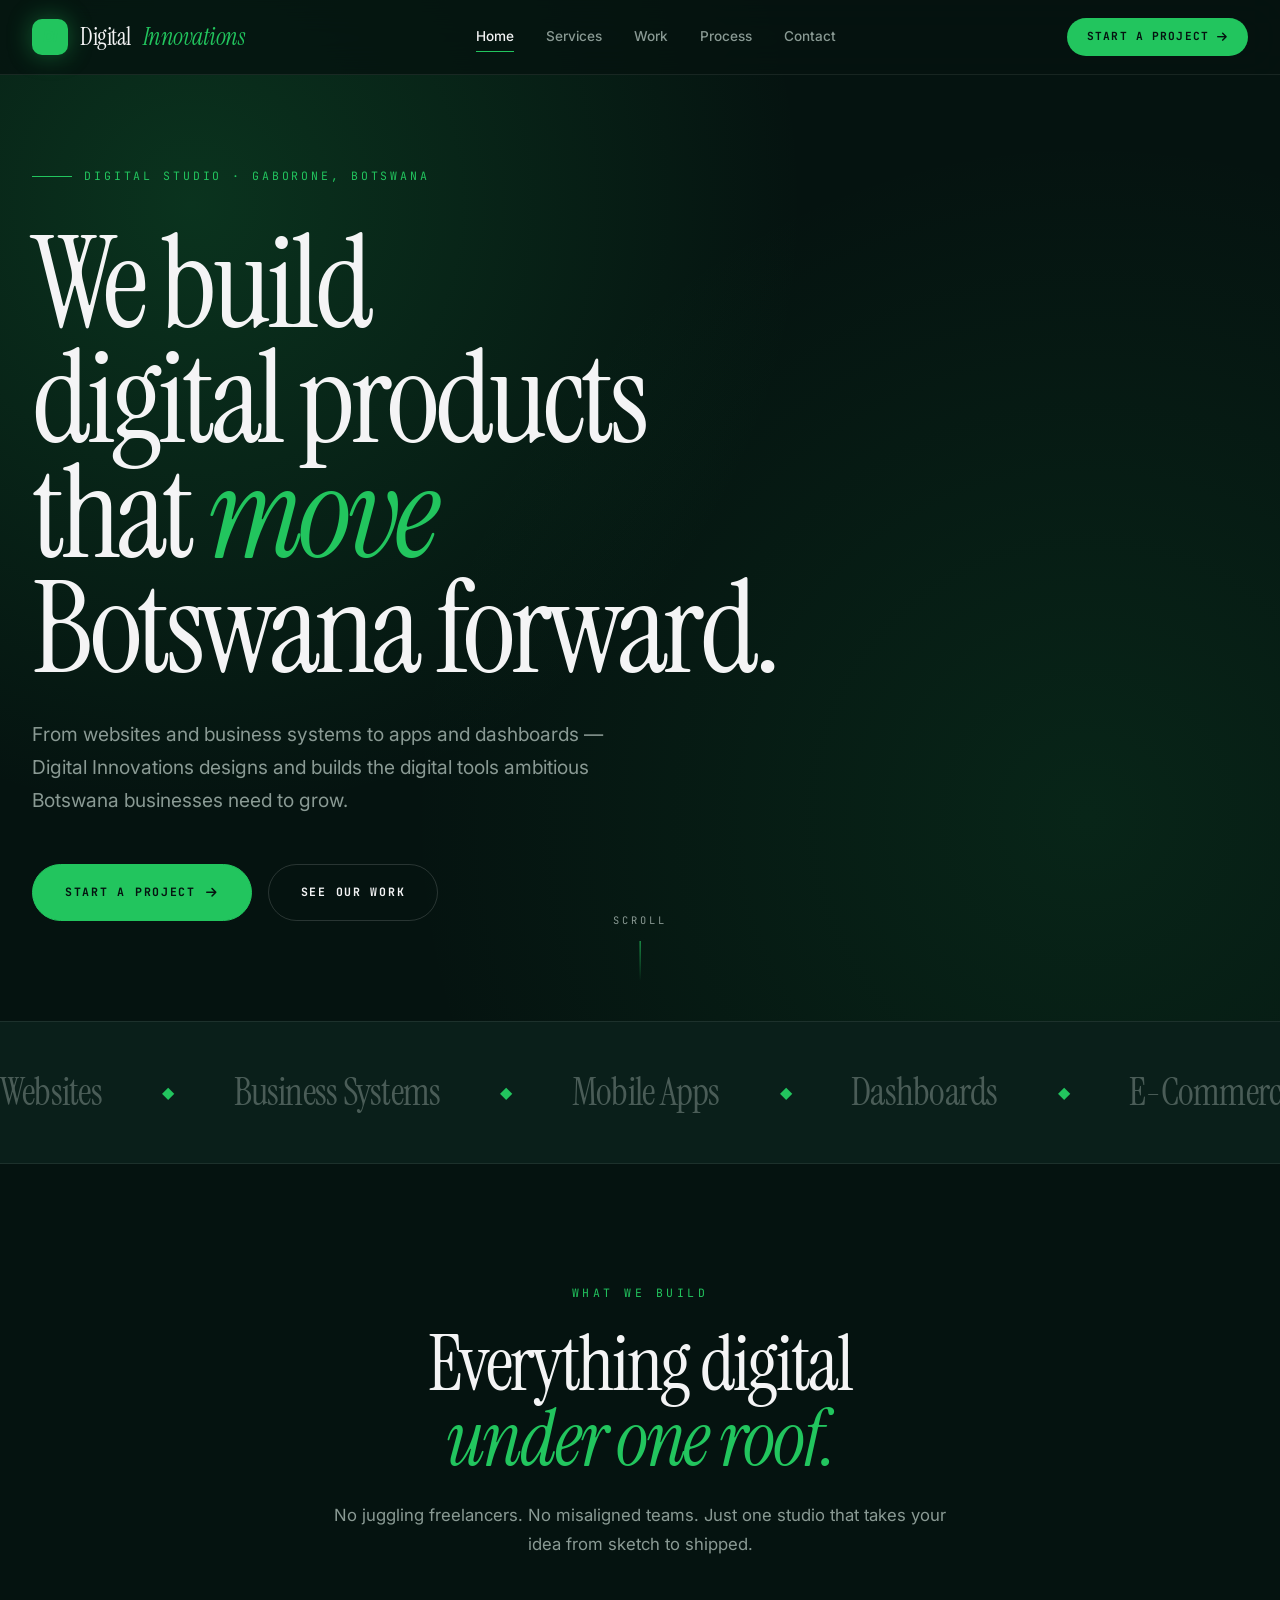
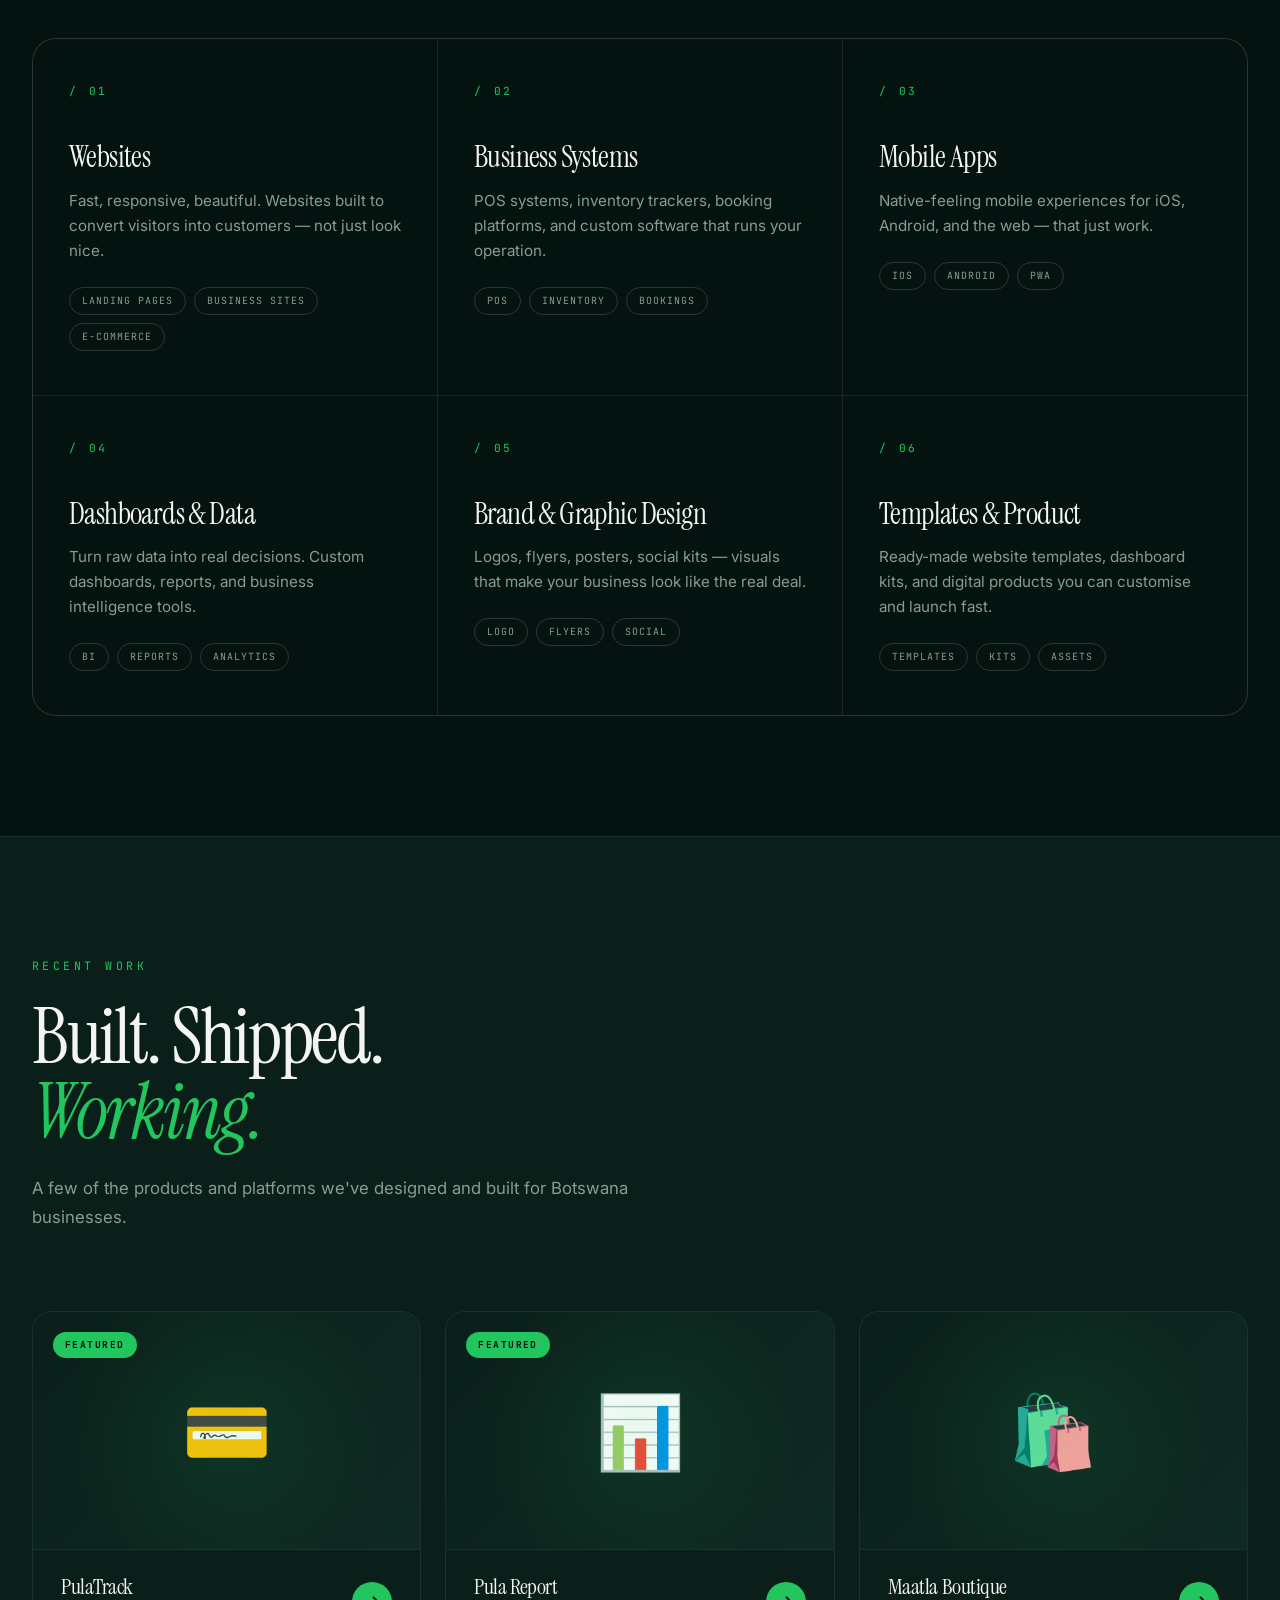
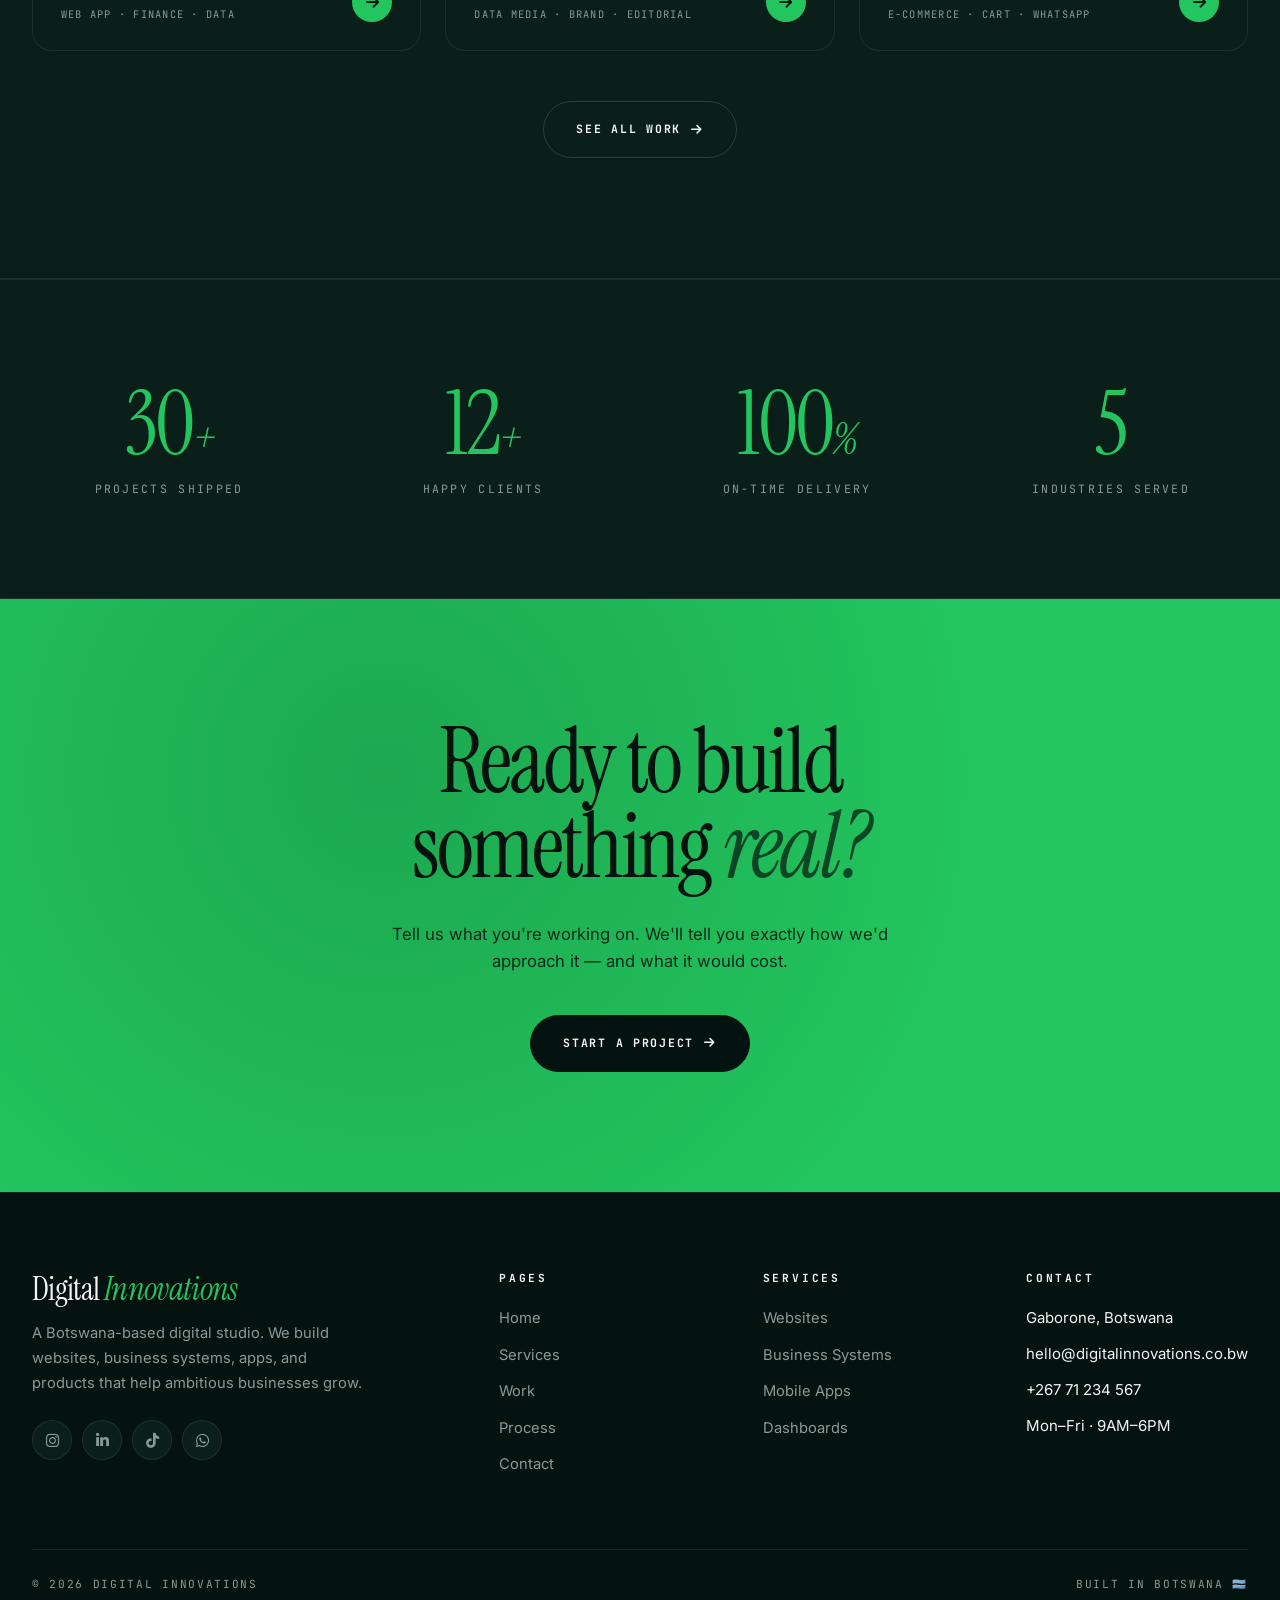
==== commit efc4936c: "Update index.html" ====
--- a/index.html
+++ b/index.html
@@ -13,324 +13,236 @@
 </head>
 <body>
 
-    <!-- HEADER -->
     <header>
         <div class="container nav">
-            <a href="#" class="logo">
+            <a href="index.html" class="logo">
                 <span class="logo-mark">DI</span>
-                Digital Innovations
+                Digital <span>Innovations</span>
             </a>
             <nav class="nav-links">
-                <a href="#services">Services</a>
-                <a href="#work">Work</a>
-                <a href="#process">Process</a>
-                <a href="#contact">Contact</a>
+                <a href="index.html" class="active">Home</a>
+                <a href="services.html">Services</a>
+                <a href="work.html">Work</a>
+                <a href="process.html">Process</a>
+                <a href="contact.html">Contact</a>
             </nav>
-            <div style="display:flex; gap:12px; align-items:center;">
-                <a href="#contact" class="nav-cta" data-cta>
-                    Start a Project <i class="fas fa-arrow-right"></i>
-                </a>
-                <button class="menu-toggle" onclick="toggleMenu()" aria-label="Menu">
-                    <i class="fas fa-bars"></i>
-                </button>
-            </div>
+            <a href="contact.html" class="nav-cta">Start a Project <i class="fas fa-arrow-right"></i></a>
+            <button class="menu-toggle" onclick="toggleMenu()" aria-label="Menu"><i class="fas fa-bars"></i></button>
         </div>
     </header>
 
-    <!-- HERO -->
-    <section class="hero">
-        <div class="container hero-inner">
-            <span class="hero-eyebrow">Digital Studio · Gaborone, Botswana</span>
-            <h1>
-                We build<br>
-                digital products<br>
-                that <em>move</em><br>
-                Botswana forward.
-            </h1>
-            <p class="hero-sub">
-                From websites and apps to dashboards and platforms — Digital Innovations designs and builds the digital tools ambitious Botswana businesses need to grow.
-            </p>
-            <div class="hero-actions">
-                <a href="#contact" class="btn" data-cta>
-                    Start a Project <i class="fas fa-arrow-right"></i>
-                </a>
-                <a href="#work" class="btn btn-outline">
-                    See Our Work
-                </a>
+    <main>
+
+        <!-- HERO -->
+        <section class="hero">
+            <div class="container hero-inner">
+                <span class="hero-eyebrow">Digital Studio · Gaborone, Botswana</span>
+                <h1>
+                    We build<br>
+                    digital products<br>
+                    that <em>move</em><br>
+                    Botswana forward.
+                </h1>
+                <p class="hero-sub">
+                    From websites and business systems to apps and dashboards — Digital Innovations designs and builds the digital tools ambitious Botswana businesses need to grow.
+                </p>
+                <div class="hero-actions">
+                    <a href="contact.html" class="btn">Start a Project <i class="fas fa-arrow-right"></i></a>
+                    <a href="work.html" class="btn btn-outline">See Our Work</a>
+                </div>
+            </div>
+            <div class="scroll-hint">Scroll</div>
+        </section>
+
+        <!-- MARQUEE -->
+        <div class="marquee">
+            <div class="marquee-track">
+                <span>Websites</span><span class="dot">◆</span>
+                <span>Business Systems</span><span class="dot">◆</span>
+                <span>Mobile Apps</span><span class="dot">◆</span>
+                <span>Dashboards</span><span class="dot">◆</span>
+                <span>E-Commerce</span><span class="dot">◆</span>
+                <span>Brand Identity</span><span class="dot">◆</span>
+                <span>Flyers & Print</span><span class="dot">◆</span>
+                <span>Websites</span><span class="dot">◆</span>
+                <span>Business Systems</span><span class="dot">◆</span>
+                <span>Mobile Apps</span><span class="dot">◆</span>
+                <span>Dashboards</span><span class="dot">◆</span>
+                <span>E-Commerce</span><span class="dot">◆</span>
+                <span>Brand Identity</span><span class="dot">◆</span>
+                <span>Flyers & Print</span><span class="dot">◆</span>
             </div>
         </div>
-        <div class="scroll-hint">Scroll</div>
-    </section>
-
-    <!-- MARQUEE -->
-    <div class="marquee">
-        <div class="marquee-track">
-            <span>Websites</span><span class="dot">◆</span>
-            <span>Mobile Apps</span><span class="dot">◆</span>
-            <span>Dashboards</span><span class="dot">◆</span>
-            <span>E-Commerce</span><span class="dot">◆</span>
-            <span>Brand Identity</span><span class="dot">◆</span>
-            <span>Data Analytics</span><span class="dot">◆</span>
-            <span>Websites</span><span class="dot">◆</span>
-            <span>Mobile Apps</span><span class="dot">◆</span>
-            <span>Dashboards</span><span class="dot">◆</span>
-            <span>E-Commerce</span><span class="dot">◆</span>
-            <span>Brand Identity</span><span class="dot">◆</span>
-            <span>Data Analytics</span><span class="dot">◆</span>
-        </div>
-    </div>
-
-    <!-- SERVICES -->
-    <section id="services">
-        <div class="container">
-            <div class="section-header reveal">
-                <span class="section-label">What We Do</span>
-                <h2 class="section-title">Full-stack digital<br><em>under one roof.</em></h2>
-                <p class="section-sub">Every project we take on gets the same treatment — clear thinking, clean code, and a result that actually moves your business forward.</p>
-            </div>
-
-            <div class="services-grid">
-                <div class="service reveal">
-                    <span class="service-num">/ 01</span>
-                    <h3>Web Development</h3>
-                    <p>Fast, responsive websites and web platforms built to convert visitors into customers — not just look pretty.</p>
-                    <div class="service-list">
-                        <span>HTML & CSS</span>
-                        <span>JavaScript</span>
-                        <span>React</span>
-                        <span>Node.js</span>
-                    </div>
-                </div>
-                <div class="service reveal">
-                    <span class="service-num">/ 02</span>
-                    <h3>UI / UX Design</h3>
-                    <p>Interfaces that feel intuitive from the first tap. We design for real people, not portfolios.</p>
-                    <div class="service-list">
-                        <span>Wireframes</span>
-                        <span>Prototypes</span>
-                        <span>Design Systems</span>
-                    </div>
-                </div>
-                <div class="service reveal">
-                    <span class="service-num">/ 03</span>
-                    <h3>Product Strategy</h3>
-                    <p>Before a single line of code, we help you decide what to build, for who, and why — so you don't waste money on the wrong features.</p>
-                    <div class="service-list">
-                        <span>Discovery</span>
-                        <span>Roadmaps</span>
-                        <span>MVP Scoping</span>
-                    </div>
-                </div>
-                <div class="service reveal">
-                    <span class="service-num">/ 04</span>
-                    <h3>Data & Analytics</h3>
-                    <p>Turn your business data into decisions. Dashboards, reports, and insights that actually get used.</p>
-                    <div class="service-list">
-                        <span>Dashboards</span>
-                        <span>Reporting</span>
-                        <span>BI Tools</span>
-                    </div>
-                </div>
-                <div class="service reveal">
-                    <span class="service-num">/ 05</span>
-                    <h3>Brand Identity</h3>
-                    <p>Logos, colour systems, and typography that give your business a face people remember.</p>
-                    <div class="service-list">
-                        <span>Logo</span>
-                        <span>Palette</span>
-                        <span>Brand Guide</span>
-                    </div>
-                </div>
-                <div class="service reveal">
-                    <span class="service-num">/ 06</span>
-                    <h3>Mobile Experiences</h3>
-                    <p>Native-feeling mobile experiences that work beautifully on the devices your customers actually use.</p>
-                    <div class="service-list">
-                        <span>iOS</span>
-                        <span>Android</span>
-                        <span>PWA</span>
-                    </div>
-                </div>
-            </div>
-        </div>
-    </section>
-
-    <!-- WORK -->
-    <section class="work" id="work">
-        <div class="container">
-            <div class="section-header reveal">
-                <span class="section-label">Selected Work</span>
-                <h2 class="section-title">Built. Shipped.<br><em>Working.</em></h2>
-                <p class="section-sub">A few projects we've designed and built for Botswana businesses. Every one of them live, every one of them generating real value.</p>
-            </div>
-
-            <div class="work-grid">
-                <a href="#" class="work-card reveal">
-                    <div class="work-visual">🛍️</div>
-                    <div class="work-info">
-                        <div>
-                            <h3>Maatla Boutique</h3>
-                            <div class="work-tags">E-Commerce · Cart · WhatsApp Checkout</div>
-                        </div>
-                        <div class="work-arrow"><i class="fas fa-arrow-right"></i></div>
-                    </div>
-                </a>
-
-                <a href="#" class="work-card reveal">
-                    <div class="work-visual">📊</div>
-                    <div class="work-info">
-                        <div>
-                            <h3>Pula Report</h3>
-                            <div class="work-tags">Data Media · Editorial · Brand</div>
-                        </div>
-                        <div class="work-arrow"><i class="fas fa-arrow-right"></i></div>
-                    </div>
-                </a>
-
-                <a href="#" class="work-card reveal">
-                    <div class="work-visual">💳</div>
-                    <div class="work-info">
-                        <div>
-                            <h3>PulaTrack</h3>
-                            <div class="work-tags">Web App · Personal Finance</div>
-                        </div>
-                        <div class="work-arrow"><i class="fas fa-arrow-right"></i></div>
-                    </div>
-                </a>
-
-                <a href="#" class="work-card reveal">
-                    <div class="work-visual">🍽️</div>
-                    <div class="work-info">
-                        <div>
-                            <h3>Phakalane Restaurant</h3>
-                            <div class="work-tags">Hospitality · Menu System · Reservations</div>
-                        </div>
-                        <div class="work-arrow"><i class="fas fa-arrow-right"></i></div>
-                    </div>
-                </a>
-            </div>
-        </div>
-    </section>
-
-    <!-- PROCESS -->
-    <section id="process">
-        <div class="container">
-            <div class="section-header reveal">
-                <span class="section-label">How We Work</span>
-                <h2 class="section-title">A process that<br><em>actually works.</em></h2>
-                <p class="section-sub">No vague timelines. No hidden surprises. Just clear stages, clear deliverables, and clear results.</p>
-            </div>
-
-            <div class="process-list">
-                <div class="process-step reveal">
-                    <div class="process-num">01</div>
-                    <h4>Discover</h4>
-                    <p>We sit down, ask the hard questions, and figure out what success actually looks like for your business.</p>
-                </div>
-                <div class="process-step reveal">
-                    <div class="process-num">02</div>
-                    <h4>Design</h4>
-                    <p>Wireframes, prototypes, and iterating until the experience feels right — before we write code.</p>
-                </div>
-                <div class="process-step reveal">
-                    <div class="process-num">03</div>
-                    <h4>Build</h4>
-                    <p>Clean, scalable code. Fast, tested, and shipped on the schedule we agreed to.</p>
-                </div>
-                <div class="process-step reveal">
-                    <div class="process-num">04</div>
-                    <h4>Launch & Support</h4>
-                    <p>We hand over a live product, then stay on to make sure it keeps working as your business grows.</p>
-                </div>
-            </div>
-        </div>
-    </section>
-
-    <!-- STATS -->
-    <section class="stats">
-        <div class="container">
-            <div class="stats-grid">
-                <div class="reveal">
-                    <div class="stat-num">30<span style="font-size:0.5em;font-style:italic;">+</span></div>
-                    <div class="stat-label">Projects Shipped</div>
-                </div>
-                <div class="reveal">
-                    <div class="stat-num">12<span style="font-size:0.5em;font-style:italic;">+</span></div>
-                    <div class="stat-label">Happy Clients</div>
-                </div>
-                <div class="reveal">
-                    <div class="stat-num">100<span style="font-size:0.5em;font-style:italic;">%</span></div>
-                    <div class="stat-label">On-Time Delivery</div>
-                </div>
-                <div class="reveal">
-                    <div class="stat-num">5</div>
-                    <div class="stat-label">Industries Served</div>
-                </div>
-            </div>
-        </div>
-    </section>
-
-    <!-- TESTIMONIALS -->
-    <section>
-        <div class="container">
-            <div class="section-header reveal">
-                <span class="section-label">What Clients Say</span>
-                <h2 class="section-title">Real results.<br><em>Real feedback.</em></h2>
-            </div>
-
-            <div class="testimonials-grid">
-                <div class="testimonial reveal">
-                    <p class="testimonial-quote">"They built us a website that <em>actually sells</em>. Our online orders doubled in three months."</p>
-                    <div class="testimonial-author">
-                        <div class="testimonial-avatar">KM</div>
-                        <div>
-                            <div class="testimonial-name">Kabelo M.</div>
-                            <div class="testimonial-role">Boutique Owner · Gaborone</div>
-                        </div>
-                    </div>
-                </div>
-                <div class="testimonial reveal">
-                    <p class="testimonial-quote">"The dashboard they built saves us <em>15 hours a week</em>. It paid for itself in the first month."</p>
-                    <div class="testimonial-author">
-                        <div class="testimonial-avatar">TS</div>
-                        <div>
-                            <div class="testimonial-name">Tshepo S.</div>
-                            <div class="testimonial-role">Operations Manager · Francistown</div>
-                        </div>
-                    </div>
-                </div>
-                <div class="testimonial reveal">
-                    <p class="testimonial-quote">"Clear communication, on time, and they actually <em>listened</em>. Rare to find that anywhere."</p>
-                    <div class="testimonial-author">
-                        <div class="testimonial-avatar">NP</div>
-                        <div>
-                            <div class="testimonial-name">Naledi P.</div>
-                            <div class="testimonial-role">Founder · Maun</div>
-                        </div>
-                    </div>
-                </div>
-            </div>
-        </div>
-    </section>
-
-    <!-- CTA -->
-    <section class="cta-banner" id="contact">
-        <div class="container">
-            <h2>Ready to build<br>something <em>real?</em></h2>
-            <p>Tell us what you're working on. We'll tell you exactly how we'd approach it — and what it would cost.</p>
-            <a href="#" class="btn" data-cta>
-                Start a Project <i class="fas fa-arrow-right"></i>
-            </a>
-        </div>
-    </section>
-
-    <!-- FOOTER -->
+
+        <!-- WHAT WE BUILD -->
+        <section>
+            <div class="container">
+                <div class="section-header center reveal">
+                    <span class="section-label">What We Build</span>
+                    <h2 class="section-title">Everything digital<br><em>under one roof.</em></h2>
+                    <p class="section-sub">No juggling freelancers. No misaligned teams. Just one studio that takes your idea from sketch to shipped.</p>
+                </div>
+
+                <div class="services-grid">
+                    <div class="service reveal">
+                        <span class="service-num">/ 01</span>
+                        <h3>Websites</h3>
+                        <p>Fast, responsive, beautiful. Websites built to convert visitors into customers — not just look nice.</p>
+                        <div class="service-list">
+                            <span>Landing Pages</span>
+                            <span>Business Sites</span>
+                            <span>E-Commerce</span>
+                        </div>
+                    </div>
+                    <div class="service reveal">
+                        <span class="service-num">/ 02</span>
+                        <h3>Business Systems</h3>
+                        <p>POS systems, inventory trackers, booking platforms, and custom software that runs your operation.</p>
+                        <div class="service-list">
+                            <span>POS</span>
+                            <span>Inventory</span>
+                            <span>Bookings</span>
+                        </div>
+                    </div>
+                    <div class="service reveal">
+                        <span class="service-num">/ 03</span>
+                        <h3>Mobile Apps</h3>
+                        <p>Native-feeling mobile experiences for iOS, Android, and the web — that just work.</p>
+                        <div class="service-list">
+                            <span>iOS</span>
+                            <span>Android</span>
+                            <span>PWA</span>
+                        </div>
+                    </div>
+                    <div class="service reveal">
+                        <span class="service-num">/ 04</span>
+                        <h3>Dashboards & Data</h3>
+                        <p>Turn raw data into real decisions. Custom dashboards, reports, and business intelligence tools.</p>
+                        <div class="service-list">
+                            <span>BI</span>
+                            <span>Reports</span>
+                            <span>Analytics</span>
+                        </div>
+                    </div>
+                    <div class="service reveal">
+                        <span class="service-num">/ 05</span>
+                        <h3>Brand & Graphic Design</h3>
+                        <p>Logos, flyers, posters, social kits — visuals that make your business look like the real deal.</p>
+                        <div class="service-list">
+                            <span>Logo</span>
+                            <span>Flyers</span>
+                            <span>Social</span>
+                        </div>
+                    </div>
+                    <div class="service reveal">
+                        <span class="service-num">/ 06</span>
+                        <h3>Templates & Product</h3>
+                        <p>Ready-made website templates, dashboard kits, and digital products you can customise and launch fast.</p>
+                        <div class="service-list">
+                            <span>Templates</span>
+                            <span>Kits</span>
+                            <span>Assets</span>
+                        </div>
+                    </div>
+                </div>
+            </div>
+        </section>
+
+        <!-- FEATURED WORK -->
+        <section style="background: var(--surface); border-top: 1px solid var(--border); border-bottom: 1px solid var(--border);">
+            <div class="container">
+                <div class="section-header reveal">
+                    <span class="section-label">Recent Work</span>
+                    <h2 class="section-title">Built. Shipped.<br><em>Working.</em></h2>
+                    <p class="section-sub">A few of the products and platforms we've designed and built for Botswana businesses.</p>
+                </div>
+
+                <div class="work-grid">
+                    <div class="work-card reveal">
+                        <div class="work-visual">
+                            <span class="work-badge">Featured</span>
+                            💳
+                        </div>
+                        <div class="work-info">
+                            <div>
+                                <h3>PulaTrack</h3>
+                                <div class="work-tags">Web App · Finance · Data</div>
+                            </div>
+                            <div class="work-arrow"><i class="fas fa-arrow-right"></i></div>
+                        </div>
+                    </div>
+                    <div class="work-card reveal">
+                        <div class="work-visual">
+                            <span class="work-badge">Featured</span>
+                            📊
+                        </div>
+                        <div class="work-info">
+                            <div>
+                                <h3>Pula Report</h3>
+                                <div class="work-tags">Data Media · Brand · Editorial</div>
+                            </div>
+                            <div class="work-arrow"><i class="fas fa-arrow-right"></i></div>
+                        </div>
+                    </div>
+                    <div class="work-card reveal">
+                        <div class="work-visual">🛍️</div>
+                        <div class="work-info">
+                            <div>
+                                <h3>Maatla Boutique</h3>
+                                <div class="work-tags">E-Commerce · Cart · WhatsApp</div>
+                            </div>
+                            <div class="work-arrow"><i class="fas fa-arrow-right"></i></div>
+                        </div>
+                    </div>
+                </div>
+
+                <div style="text-align: center; margin-top: 50px;">
+                    <a href="work.html" class="btn btn-outline">See All Work <i class="fas fa-arrow-right"></i></a>
+                </div>
+            </div>
+        </section>
+
+        <!-- STATS -->
+        <section class="stats">
+            <div class="container">
+                <div class="stats-grid">
+                    <div class="reveal">
+                        <div class="stat-num">30<em>+</em></div>
+                        <div class="stat-label">Projects Shipped</div>
+                    </div>
+                    <div class="reveal">
+                        <div class="stat-num">12<em>+</em></div>
+                        <div class="stat-label">Happy Clients</div>
+                    </div>
+                    <div class="reveal">
+                        <div class="stat-num">100<em>%</em></div>
+                        <div class="stat-label">On-Time Delivery</div>
+                    </div>
+                    <div class="reveal">
+                        <div class="stat-num">5</div>
+                        <div class="stat-label">Industries Served</div>
+                    </div>
+                </div>
+            </div>
+        </section>
+
+        <!-- CTA -->
+        <section class="cta-banner">
+            <div class="container">
+                <h2>Ready to build<br>something <em>real?</em></h2>
+                <p>Tell us what you're working on. We'll tell you exactly how we'd approach it — and what it would cost.</p>
+                <a href="contact.html" class="btn">Start a Project <i class="fas fa-arrow-right"></i></a>
+            </div>
+        </section>
+
+    </main>
+
     <footer>
         <div class="container">
             <div class="footer-top">
                 <div class="footer-brand">
                     <h3>Digital <span>Innovations</span></h3>
-                    <p>A Botswana-based digital studio. We build websites, apps, and products that help ambitious businesses grow.</p>
+                    <p>A Botswana-based digital studio. We build websites, business systems, apps, and products that help ambitious businesses grow.</p>
                     <div class="footer-socials">
                         <a href="#" aria-label="Instagram"><i class="fab fa-instagram"></i></a>
                         <a href="#" aria-label="LinkedIn"><i class="fab fa-linkedin-in"></i></a>
@@ -339,21 +251,22 @@
                     </div>
                 </div>
                 <div class="footer-col">
+                    <h4>Pages</h4>
+                    <ul>
+                        <li><a href="index.html">Home</a></li>
+                        <li><a href="services.html">Services</a></li>
+                        <li><a href="work.html">Work</a></li>
+                        <li><a href="process.html">Process</a></li>
+                        <li><a href="contact.html">Contact</a></li>
+                    </ul>
+                </div>
+                <div class="footer-col">
                     <h4>Services</h4>
                     <ul>
-                        <li><a href="#services">Web Development</a></li>
-                        <li><a href="#services">UI/UX Design</a></li>
-                        <li><a href="#services">Product Strategy</a></li>
-                        <li><a href="#services">Data & Analytics</a></li>
-                    </ul>
-                </div>
-                <div class="footer-col">
-                    <h4>Company</h4>
-                    <ul>
-                        <li><a href="#work">Work</a></li>
-                        <li><a href="#process">Process</a></li>
-                        <li><a href="#contact">Contact</a></li>
-                        <li><a href="#">Careers</a></li>
+                        <li><a href="services.html">Websites</a></li>
+                        <li><a href="services.html">Business Systems</a></li>
+                        <li><a href="services.html">Mobile Apps</a></li>
+                        <li><a href="services.html">Dashboards</a></li>
                     </ul>
                 </div>
                 <div class="footer-col">
--- a/style.css
+++ b/style.css
@@ -1,16 +1,17 @@
 /* ============================================
    DIGITAL INNOVATIONS
-   Charcoal · Electric Orange · Cream
+   Deep Forest · Electric Green · Cream
 ============================================ */
 :root {
-    --bg: #0A0A0B;
-    --surface: #131316;
-    --surface-2: #1A1A1E;
+    --bg: #051310;
+    --surface: #0A1F1A;
+    --surface-2: #0F2A23;
+    --green: #22C55E;
+    --green-bright: #4ADE80;
+    --green-deep: #15803D;
+    --green-soft: rgba(34, 197, 94, 0.12);
     --text: #F4F4F5;
-    --muted: #8A8A8F;
-    --accent: #FF6B35;
-    --accent-soft: rgba(255, 107, 53, 0.12);
-    --cream: #F4F1EA;
+    --muted: #8A9A94;
     --border: rgba(244, 244, 245, 0.08);
     --border-bright: rgba(244, 244, 245, 0.15);
     --display: 'Instrument Serif', serif;
@@ -30,6 +31,9 @@
     line-height: 1.6;
     overflow-x: hidden;
     font-size: 15px;
+    min-height: 100vh;
+    display: flex;
+    flex-direction: column;
 }
 
 h1, h2, h3, h4 {
@@ -43,6 +47,7 @@
 ul { list-style: none; }
 img { max-width: 100%; display: block; }
 button { font-family: inherit; cursor: pointer; border: none; background: none; color: inherit; }
+main { flex: 1; }
 
 .container { max-width: 1400px; margin: 0 auto; padding: 0 32px; width: 100%; }
 .mono { font-family: var(--mono); letter-spacing: 0.05em; }
@@ -54,14 +59,14 @@
     position: fixed;
     top: 0; left: 0; right: 0;
     z-index: 1000;
-    padding: 20px 0;
-    background: rgba(10, 10, 11, 0.75);
+    padding: 18px 0;
+    background: rgba(5, 19, 16, 0.8);
     backdrop-filter: blur(20px);
     -webkit-backdrop-filter: blur(20px);
     border-bottom: 1px solid var(--border);
     transition: var(--transition);
 }
-header.scrolled { padding: 14px 0; }
+header.scrolled { padding: 12px 0; }
 
 .nav {
     display: flex;
@@ -73,56 +78,59 @@
 .logo {
     display: flex;
     align-items: center;
-    gap: 10px;
+    gap: 12px;
     font-family: var(--display);
     font-size: 1.5rem;
     letter-spacing: -0.02em;
 }
 .logo-mark {
-    width: 32px;
-    height: 32px;
-    border-radius: 8px;
-    background: var(--accent);
+    width: 36px;
+    height: 36px;
+    border-radius: 10px;
+    background: var(--green);
     display: flex;
     align-items: center;
     justify-content: center;
     color: var(--bg);
     font-family: var(--sans);
     font-weight: 800;
-    font-size: 0.85rem;
-    letter-spacing: -0.05em;
-}
+    font-size: 0.95rem;
+    letter-spacing: -0.06em;
+    box-shadow: 0 0 24px rgba(34, 197, 94, 0.4);
+}
+.logo span { color: var(--green); font-style: italic; }
 
 .nav-links {
     display: flex;
-    gap: 36px;
+    gap: 32px;
     font-size: 0.85rem;
 }
 .nav-links a {
     color: var(--muted);
     position: relative;
     padding: 4px 0;
-}
-.nav-links a:hover { color: var(--text); }
+    font-weight: 500;
+}
+.nav-links a:hover, .nav-links a.active { color: var(--text); }
 .nav-links a::after {
     content: '';
     position: absolute;
     left: 0; bottom: 0;
     width: 0; height: 1px;
-    background: var(--accent);
+    background: var(--green);
     transition: width 0.3s ease;
 }
-.nav-links a:hover::after { width: 100%; }
+.nav-links a:hover::after, .nav-links a.active::after { width: 100%; }
 
 .nav-cta {
     display: inline-flex;
     align-items: center;
     gap: 8px;
     padding: 10px 20px;
-    background: var(--accent);
+    background: var(--green);
     color: var(--bg);
     font-family: var(--mono);
-    font-size: 0.72rem;
+    font-size: 0.7rem;
     font-weight: 700;
     letter-spacing: 0.1em;
     text-transform: uppercase;
@@ -130,8 +138,9 @@
     transition: var(--transition);
 }
 .nav-cta:hover {
-    background: var(--text);
+    background: var(--green-bright);
     transform: translateY(-2px);
+    box-shadow: 0 10px 30px rgba(34, 197, 94, 0.3);
 }
 .nav-cta i { font-size: 0.7rem; }
 
@@ -147,18 +156,19 @@
 }
 
 @media (max-width: 900px) {
-    .nav-links { display: none; }
-    .nav-links.open {
-        display: flex;
+    .nav-links {
+        display: none;
         position: fixed;
-        top: 70px; left: 0; right: 0;
+        top: 72px; left: 0; right: 0;
         flex-direction: column;
         background: var(--surface);
         padding: 32px;
-        gap: 20px;
+        gap: 22px;
         border-bottom: 1px solid var(--border);
     }
+    .nav-links.open { display: flex; }
     .menu-toggle { display: flex; }
+    .nav-cta { display: none; }
 }
 
 /* ============================================
@@ -172,17 +182,15 @@
     display: flex;
     align-items: center;
 }
-
 .hero::before {
     content: '';
     position: absolute;
     inset: 0;
     background:
-        radial-gradient(circle at 15% 20%, rgba(255, 107, 53, 0.15), transparent 45%),
-        radial-gradient(circle at 85% 80%, rgba(255, 107, 53, 0.08), transparent 50%);
+        radial-gradient(circle at 15% 20%, rgba(34, 197, 94, 0.18), transparent 45%),
+        radial-gradient(circle at 85% 80%, rgba(34, 197, 94, 0.1), transparent 50%);
     pointer-events: none;
 }
-
 .hero-inner { position: relative; z-index: 1; }
 
 .hero-eyebrow {
@@ -193,46 +201,39 @@
     font-size: 0.72rem;
     letter-spacing: 0.25em;
     text-transform: uppercase;
-    color: var(--accent);
+    color: var(--green);
     margin-bottom: 40px;
 }
 .hero-eyebrow::before {
     content: '';
     width: 40px; height: 1px;
-    background: var(--accent);
+    background: var(--green);
 }
 
 .hero h1 {
-    font-size: clamp(3.5rem, 11vw, 11rem);
+    font-size: clamp(3rem, 10vw, 9.5rem);
     line-height: 0.9;
     letter-spacing: -0.035em;
     margin-bottom: 32px;
 }
-.hero h1 em {
-    font-style: italic;
-    color: var(--accent);
-}
+.hero h1 em { font-style: italic; color: var(--green); }
 
 .hero-sub {
-    font-size: clamp(1rem, 1.6vw, 1.25rem);
+    font-size: clamp(1rem, 1.6vw, 1.2rem);
     color: var(--muted);
     max-width: 620px;
     margin-bottom: 48px;
     line-height: 1.7;
 }
 
-.hero-actions {
-    display: flex;
-    gap: 16px;
-    flex-wrap: wrap;
-}
+.hero-actions { display: flex; gap: 16px; flex-wrap: wrap; }
 
 .btn {
     display: inline-flex;
     align-items: center;
     gap: 10px;
     padding: 18px 32px;
-    background: var(--accent);
+    background: var(--green);
     color: var(--bg);
     font-family: var(--mono);
     font-size: 0.72rem;
@@ -241,18 +242,19 @@
     text-transform: uppercase;
     border-radius: 40px;
     transition: var(--transition);
+    border: 1px solid var(--green);
 }
 .btn:hover {
-    background: var(--text);
+    background: var(--green-bright);
     transform: translateY(-3px);
-    box-shadow: 0 15px 40px rgba(255, 107, 53, 0.25);
+    box-shadow: 0 15px 40px rgba(34, 197, 94, 0.3);
 }
 .btn i { font-size: 0.75rem; }
 
 .btn-outline {
     background: transparent;
+    color: var(--text);
     border: 1px solid var(--border-bright);
-    color: var(--text);
 }
 .btn-outline:hover {
     background: var(--text);
@@ -261,7 +263,6 @@
     box-shadow: none;
 }
 
-/* Scroll hint */
 .scroll-hint {
     position: absolute;
     bottom: 40px;
@@ -281,12 +282,46 @@
     content: '';
     width: 1px;
     height: 40px;
-    background: linear-gradient(to bottom, var(--accent), transparent);
+    background: linear-gradient(to bottom, var(--green), transparent);
     animation: scrollPulse 2s infinite;
 }
 @keyframes scrollPulse {
     0%, 100% { opacity: 0.3; }
     50% { opacity: 1; }
+}
+
+/* ============================================
+   PAGE HERO (inner pages)
+============================================ */
+.page-hero {
+    padding: 180px 0 80px;
+    position: relative;
+    overflow: hidden;
+    border-bottom: 1px solid var(--border);
+}
+.page-hero::before {
+    content: '';
+    position: absolute;
+    top: -100px; left: 50%;
+    transform: translateX(-50%);
+    width: 900px; height: 500px;
+    background: radial-gradient(ellipse, rgba(34, 197, 94, 0.12), transparent 70%);
+    pointer-events: none;
+}
+.page-hero .container { position: relative; }
+
+.page-hero h1 {
+    font-size: clamp(2.5rem, 7vw, 6rem);
+    line-height: 0.98;
+    letter-spacing: -0.03em;
+    margin-bottom: 24px;
+}
+.page-hero h1 em { font-style: italic; color: var(--green); }
+.page-hero p {
+    color: var(--muted);
+    font-size: 1.1rem;
+    max-width: 620px;
+    line-height: 1.7;
 }
 
 /* ============================================
@@ -315,7 +350,7 @@
     flex-shrink: 0;
 }
 .marquee-track span.dot {
-    color: var(--accent);
+    color: var(--green);
     font-size: 1rem;
     opacity: 1;
 }
@@ -340,7 +375,7 @@
     font-size: 0.72rem;
     letter-spacing: 0.3em;
     text-transform: uppercase;
-    color: var(--accent);
+    color: var(--green);
     margin-bottom: 24px;
     display: block;
 }
@@ -350,7 +385,7 @@
     letter-spacing: -0.03em;
     margin-bottom: 24px;
 }
-.section-title em { font-style: italic; color: var(--accent); }
+.section-title em { font-style: italic; color: var(--green); }
 
 .section-sub {
     color: var(--muted);
@@ -361,7 +396,7 @@
 .section-header.center .section-sub { margin: 0 auto; }
 
 /* ============================================
-   SERVICES
+   SERVICES GRID
 ============================================ */
 .services-grid {
     display: grid;
@@ -385,41 +420,26 @@
     position: absolute;
     top: 0; left: 0;
     width: 100%; height: 2px;
-    background: var(--accent);
+    background: var(--green);
     transform: scaleX(0);
     transform-origin: left;
     transition: transform 0.5s cubic-bezier(0.4, 0, 0.2, 1);
 }
-.service:hover {
-    background: var(--surface);
-}
+.service:hover { background: var(--surface); }
 .service:hover::before { transform: scaleX(1); }
 
 .service-num {
     font-family: var(--mono);
     font-size: 0.7rem;
     letter-spacing: 0.25em;
-    color: var(--accent);
+    color: var(--green);
     margin-bottom: 40px;
     display: block;
 }
-.service h3 {
-    font-size: 1.85rem;
-    margin-bottom: 14px;
-    line-height: 1.1;
-}
-.service p {
-    color: var(--muted);
-    font-size: 0.95rem;
-    line-height: 1.65;
-    margin-bottom: 24px;
-}
-.service-list {
-    display: flex;
-    flex-wrap: wrap;
-    gap: 8px;
-    margin-top: 20px;
-}
+.service h3 { font-size: 1.85rem; margin-bottom: 14px; line-height: 1.1; }
+.service p { color: var(--muted); font-size: 0.95rem; line-height: 1.65; margin-bottom: 24px; }
+
+.service-list { display: flex; flex-wrap: wrap; gap: 8px; margin-top: 20px; }
 .service-list span {
     font-family: var(--mono);
     font-size: 0.62rem;
@@ -432,38 +452,28 @@
 }
 
 /* ============================================
-   WORK
-============================================ */
-.work {
-    background: var(--surface);
-    border-top: 1px solid var(--border);
-    border-bottom: 1px solid var(--border);
-}
-
+   WORK GRID
+============================================ */
 .work-grid {
     display: grid;
-    grid-template-columns: 1fr 1fr;
+    grid-template-columns: repeat(auto-fill, minmax(340px, 1fr));
     gap: 24px;
 }
-.work-grid > *:nth-child(1),
-.work-grid > *:nth-child(4) {
-    grid-column: span 2;
-}
 
 .work-card {
-    background: var(--bg);
+    background: var(--surface);
     border: 1px solid var(--border);
     border-radius: 20px;
     overflow: hidden;
     transition: var(--transition);
-    position: relative;
     display: flex;
     flex-direction: column;
-    min-height: 420px;
+    min-height: 340px;
 }
 .work-card:hover {
     transform: translateY(-6px);
-    border-color: var(--accent);
+    border-color: var(--green);
+    box-shadow: 0 30px 60px rgba(0, 0, 0, 0.4);
 }
 
 .work-visual {
@@ -472,57 +482,92 @@
     display: flex;
     align-items: center;
     justify-content: center;
-    font-size: 6rem;
+    font-size: 4.5rem;
     background: linear-gradient(135deg, var(--surface), var(--surface-2));
     position: relative;
     overflow: hidden;
+    min-height: 200px;
 }
 .work-visual::before {
     content: '';
     position: absolute;
     inset: 0;
-    background: radial-gradient(circle at 50% 50%, rgba(255, 107, 53, 0.08), transparent 70%);
+    background: radial-gradient(circle at 50% 50%, rgba(34, 197, 94, 0.1), transparent 70%);
+}
+
+.work-badge {
+    position: absolute;
+    top: 20px;
+    left: 20px;
+    background: var(--green);
+    color: var(--bg);
+    padding: 5px 12px;
+    font-family: var(--mono);
+    font-size: 0.6rem;
+    font-weight: 700;
+    letter-spacing: 0.15em;
+    text-transform: uppercase;
+    border-radius: 40px;
+    z-index: 2;
 }
 
 .work-info {
-    padding: 28px 32px 32px;
+    padding: 24px 28px 28px;
     border-top: 1px solid var(--border);
     display: flex;
     justify-content: space-between;
     align-items: flex-end;
-    gap: 20px;
-}
-.work-info h3 {
-    font-size: 1.6rem;
-    margin-bottom: 6px;
-}
+    gap: 16px;
+}
+.work-info h3 { font-size: 1.4rem; margin-bottom: 6px; line-height: 1.15; }
 .work-tags {
+    font-family: var(--mono);
+    font-size: 0.65rem;
+    letter-spacing: 0.12em;
+    text-transform: uppercase;
+    color: var(--muted);
+}
+.work-arrow {
+    width: 40px;
+    height: 40px;
+    border-radius: 50%;
+    background: var(--green);
+    color: var(--bg);
+    display: flex;
+    align-items: center;
+    justify-content: center;
+    flex-shrink: 0;
+    transition: var(--transition);
+}
+.work-card:hover .work-arrow { transform: rotate(-45deg) scale(1.1); }
+
+/* Work filters */
+.work-filters {
+    display: flex;
+    gap: 10px;
+    flex-wrap: wrap;
+    justify-content: center;
+    margin-bottom: 60px;
+}
+.work-filter {
+    padding: 10px 22px;
+    background: transparent;
+    border: 1px solid var(--border-bright);
+    color: var(--muted);
     font-family: var(--mono);
     font-size: 0.68rem;
     letter-spacing: 0.15em;
     text-transform: uppercase;
-    color: var(--muted);
-}
-.work-arrow {
-    width: 44px;
-    height: 44px;
-    border-radius: 50%;
-    background: var(--accent);
+    font-weight: 600;
+    border-radius: 40px;
+    transition: var(--transition);
+    cursor: pointer;
+}
+.work-filter:hover { border-color: var(--green); color: var(--green); }
+.work-filter.active {
+    background: var(--green);
     color: var(--bg);
-    display: flex;
-    align-items: center;
-    justify-content: center;
-    flex-shrink: 0;
-    transition: var(--transition);
-}
-.work-card:hover .work-arrow {
-    transform: rotate(-45deg) scale(1.1);
-}
-
-@media (max-width: 768px) {
-    .work-grid { grid-template-columns: 1fr; }
-    .work-grid > *:nth-child(1),
-    .work-grid > *:nth-child(4) { grid-column: span 1; }
+    border-color: var(--green);
 }
 
 /* ============================================
@@ -538,8 +583,8 @@
     padding: 44px 32px;
     border-right: 1px solid var(--border);
     border-bottom: 1px solid var(--border);
+    transition: var(--transition);
     position: relative;
-    transition: var(--transition);
 }
 .process-step:last-child { border-right: none; }
 .process-step:hover { background: var(--surface); }
@@ -547,7 +592,7 @@
 .process-num {
     font-family: var(--display);
     font-size: 4rem;
-    color: var(--accent);
+    color: var(--green);
     line-height: 1;
     margin-bottom: 24px;
     font-style: italic;
@@ -558,13 +603,8 @@
     font-weight: 700;
     letter-spacing: -0.01em;
     margin-bottom: 10px;
-    text-transform: none;
-}
-.process-step p {
-    color: var(--muted);
-    font-size: 0.92rem;
-    line-height: 1.65;
-}
+}
+.process-step p { color: var(--muted); font-size: 0.92rem; line-height: 1.65; }
 
 /* ============================================
    STATS
@@ -585,10 +625,11 @@
     font-family: var(--display);
     font-size: clamp(3rem, 7vw, 5.5rem);
     line-height: 1;
-    color: var(--accent);
+    color: var(--green);
     letter-spacing: -0.03em;
     margin-bottom: 12px;
 }
+.stat-num em { font-style: italic; font-size: 0.5em; }
 .stat-label {
     font-family: var(--mono);
     font-size: 0.72rem;
@@ -614,10 +655,7 @@
     display: flex;
     flex-direction: column;
 }
-.testimonial:hover {
-    border-color: var(--accent);
-    transform: translateY(-4px);
-}
+.testimonial:hover { border-color: var(--green); transform: translateY(-4px); }
 .testimonial-quote {
     font-family: var(--display);
     font-size: 1.5rem;
@@ -626,7 +664,7 @@
     margin-bottom: 28px;
     flex: 1;
 }
-.testimonial-quote em { font-style: italic; color: var(--accent); }
+.testimonial-quote em { font-style: italic; color: var(--green); }
 .testimonial-author {
     display: flex;
     align-items: center;
@@ -638,7 +676,7 @@
     width: 44px;
     height: 44px;
     border-radius: 50%;
-    background: linear-gradient(135deg, var(--accent), #D94E1A);
+    background: linear-gradient(135deg, var(--green), var(--green-deep));
     display: flex;
     align-items: center;
     justify-content: center;
@@ -648,11 +686,7 @@
     flex-shrink: 0;
     font-size: 0.95rem;
 }
-.testimonial-name {
-    font-weight: 600;
-    font-size: 0.92rem;
-    margin-bottom: 2px;
-}
+.testimonial-name { font-weight: 600; font-size: 0.92rem; margin-bottom: 2px; }
 .testimonial-role {
     font-family: var(--mono);
     font-size: 0.68rem;
@@ -662,10 +696,164 @@
 }
 
 /* ============================================
+   ABOUT SPLIT
+============================================ */
+.split {
+    display: grid;
+    grid-template-columns: 1fr 1fr;
+    gap: 80px;
+    align-items: center;
+}
+.split-text h2 {
+    font-size: clamp(2rem, 4vw, 3.5rem);
+    line-height: 1;
+    margin-bottom: 24px;
+    letter-spacing: -0.02em;
+}
+.split-text h2 em { font-style: italic; color: var(--green); }
+.split-text p {
+    color: var(--muted);
+    font-size: 1.02rem;
+    line-height: 1.75;
+    margin-bottom: 20px;
+}
+.split-visual {
+    aspect-ratio: 1;
+    background: linear-gradient(135deg, var(--surface), var(--surface-2));
+    border: 1px solid var(--border-bright);
+    border-radius: 24px;
+    display: flex;
+    align-items: center;
+    justify-content: center;
+    font-size: 8rem;
+    position: relative;
+    overflow: hidden;
+}
+.split-visual::before {
+    content: '';
+    position: absolute;
+    inset: 0;
+    background: radial-gradient(circle at 40% 40%, rgba(34, 197, 94, 0.15), transparent 60%);
+}
+
+@media (max-width: 900px) {
+    .split { grid-template-columns: 1fr; gap: 40px; }
+    .split-visual { font-size: 5rem; }
+}
+
+/* ============================================
+   CONTACT
+============================================ */
+.contact-grid {
+    display: grid;
+    grid-template-columns: 1fr 1.2fr;
+    gap: 60px;
+    align-items: start;
+}
+
+.contact-channels {
+    display: flex;
+    flex-direction: column;
+    gap: 12px;
+    margin-top: 32px;
+}
+.contact-channel {
+    display: flex;
+    align-items: center;
+    gap: 16px;
+    padding: 20px 24px;
+    background: var(--surface);
+    border: 1px solid var(--border);
+    border-radius: 16px;
+    transition: var(--transition);
+}
+.contact-channel:hover {
+    border-color: var(--green);
+    transform: translateX(6px);
+}
+.contact-channel .icon {
+    width: 46px;
+    height: 46px;
+    border-radius: 12px;
+    display: flex;
+    align-items: center;
+    justify-content: center;
+    font-size: 1.15rem;
+    flex-shrink: 0;
+    background: var(--green-soft);
+    color: var(--green);
+}
+.contact-channel h4 {
+    font-family: var(--sans);
+    font-size: 0.95rem;
+    font-weight: 700;
+    letter-spacing: -0.01em;
+    margin-bottom: 3px;
+    text-transform: none;
+}
+.contact-channel p {
+    color: var(--muted);
+    font-size: 0.88rem;
+    margin: 0;
+}
+
+.form-container {
+    background: var(--surface);
+    border: 1px solid var(--border);
+    border-radius: 20px;
+    padding: 44px 40px;
+}
+.form-container h3 {
+    font-size: 1.6rem;
+    margin-bottom: 28px;
+    letter-spacing: -0.02em;
+}
+.form-group { margin-bottom: 22px; }
+.form-group label {
+    display: block;
+    font-family: var(--mono);
+    font-size: 0.68rem;
+    letter-spacing: 0.18em;
+    text-transform: uppercase;
+    color: var(--muted);
+    margin-bottom: 10px;
+    font-weight: 600;
+}
+.form-group input,
+.form-group textarea,
+.form-group select {
+    width: 100%;
+    padding: 14px 16px;
+    background: var(--bg);
+    border: 1px solid var(--border-bright);
+    border-radius: 10px;
+    color: var(--text);
+    font-family: var(--sans);
+    font-size: 0.95rem;
+    transition: var(--transition);
+    outline: none;
+}
+.form-group input:focus,
+.form-group textarea:focus,
+.form-group select:focus {
+    border-color: var(--green);
+    box-shadow: 0 0 0 3px rgba(34, 197, 94, 0.12);
+}
+.form-group input::placeholder,
+.form-group textarea::placeholder { color: rgba(138, 154, 148, 0.5); }
+.form-row { display: grid; grid-template-columns: 1fr 1fr; gap: 18px; }
+
+@media (max-width: 900px) {
+    .contact-grid { grid-template-columns: 1fr; gap: 40px; }
+    .form-container { padding: 30px 24px; }
+    .form-row { grid-template-columns: 1fr; }
+}
+
+/* ============================================
    CTA BANNER
 ============================================ */
 .cta-banner {
-    background: var(--accent);
+    background: var(--green);
     color: var(--bg);
     padding: 120px 0;
     text-align: center;
@@ -676,7 +864,7 @@
     content: '';
     position: absolute;
     inset: 0;
-    background: radial-gradient(circle at 30% 30%, rgba(0,0,0,0.1), transparent 60%);
+    background: radial-gradient(circle at 30% 30%, rgba(0,0,0,0.15), transparent 60%);
 }
 .cta-banner h2 {
     font-size: clamp(2.5rem, 7vw, 6rem);
@@ -685,7 +873,7 @@
     margin-bottom: 32px;
     position: relative;
 }
-.cta-banner h2 em { font-style: italic; color: var(--bg); opacity: 0.7; }
+.cta-banner h2 em { font-style: italic; opacity: 0.7; }
 .cta-banner p {
     font-size: 1.05rem;
     max-width: 520px;
@@ -696,10 +884,12 @@
 .cta-banner .btn {
     background: var(--bg);
     color: var(--text);
+    border-color: var(--bg);
     position: relative;
 }
 .cta-banner .btn:hover {
     background: var(--surface);
+    border-color: var(--surface);
     transform: translateY(-3px);
     box-shadow: 0 15px 40px rgba(0,0,0,0.3);
 }
@@ -724,7 +914,7 @@
     letter-spacing: -0.02em;
     margin-bottom: 16px;
 }
-.footer-brand h3 span { color: var(--accent); font-style: italic; }
+.footer-brand h3 span { color: var(--green); font-style: italic; }
 .footer-brand p {
     color: var(--muted);
     font-size: 0.92rem;
@@ -746,8 +936,8 @@
     transition: var(--transition);
 }
 .footer-socials a:hover {
-    background: var(--accent);
-    border-color: var(--accent);
+    background: var(--green);
+    border-color: var(--green);
     color: var(--bg);
     transform: translateY(-3px);
 }
@@ -762,7 +952,7 @@
 }
 .footer-col ul li { margin-bottom: 12px; }
 .footer-col ul li a { color: var(--muted); font-size: 0.92rem; }
-.footer-col ul li a:hover { color: var(--accent); }
+.footer-col ul li a:hover { color: var(--green); }
 
 .footer-bottom {
     border-top: 1px solid var(--border);
@@ -793,24 +983,22 @@
     .container { padding: 0 20px; }
     section { padding: 80px 0; }
     .hero { padding: 130px 0 80px; }
-    .hero h1 { font-size: 3.4rem; }
+    .hero h1 { font-size: 3rem; }
     .section-title { font-size: 2.2rem; }
     .marquee-track span { font-size: 1.6rem; }
     .process-step { border-right: none; }
-}
-
-/* ============================================
-   REVEAL ANIMATION
+    .page-hero { padding: 140px 0 60px; }
+}
+
+/* ============================================
+   REVEAL
 ============================================ */
 .reveal {
     opacity: 0;
     transform: translateY(30px);
     transition: opacity 0.8s ease, transform 0.8s ease;
 }
-.reveal.visible {
-    opacity: 1;
-    transform: translateY(0);
-}
+.reveal.visible { opacity: 1; transform: translateY(0); }
 
 @media (prefers-reduced-motion: reduce) {
     .marquee-track { animation: none; }
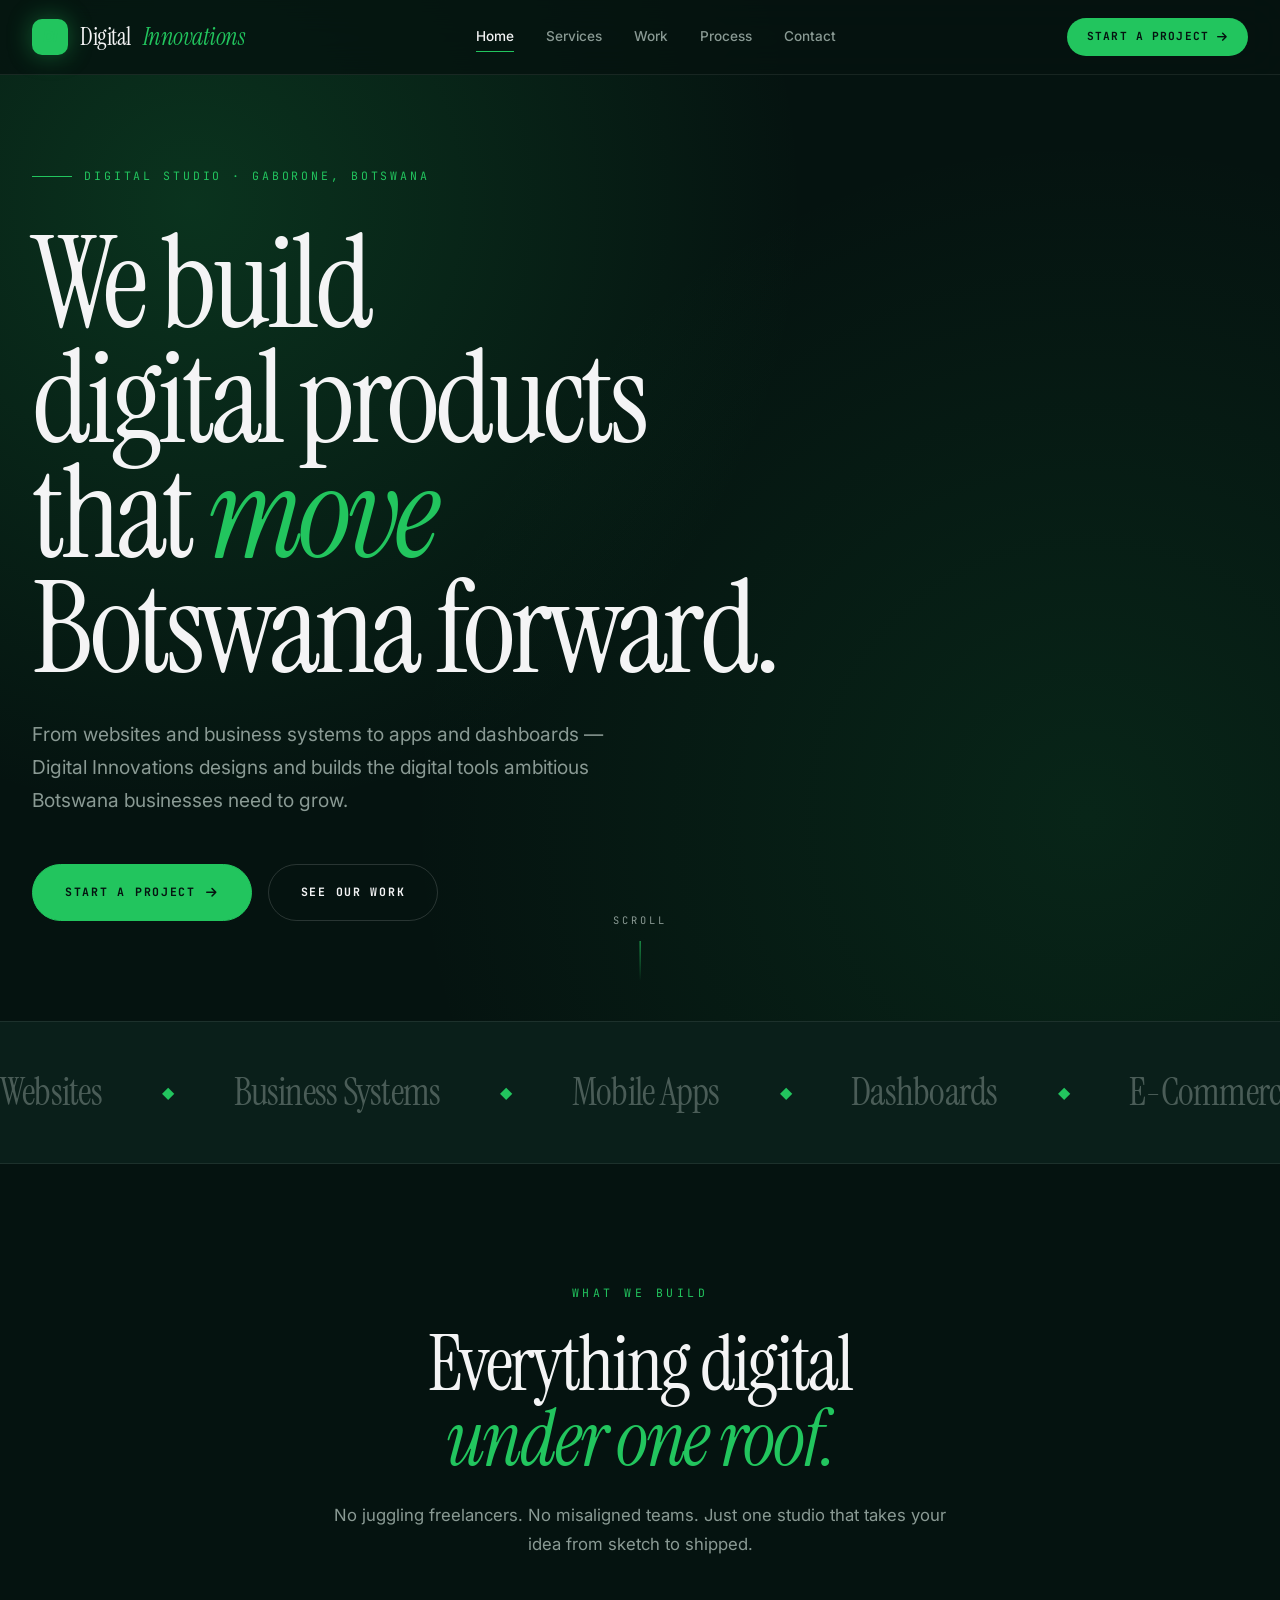
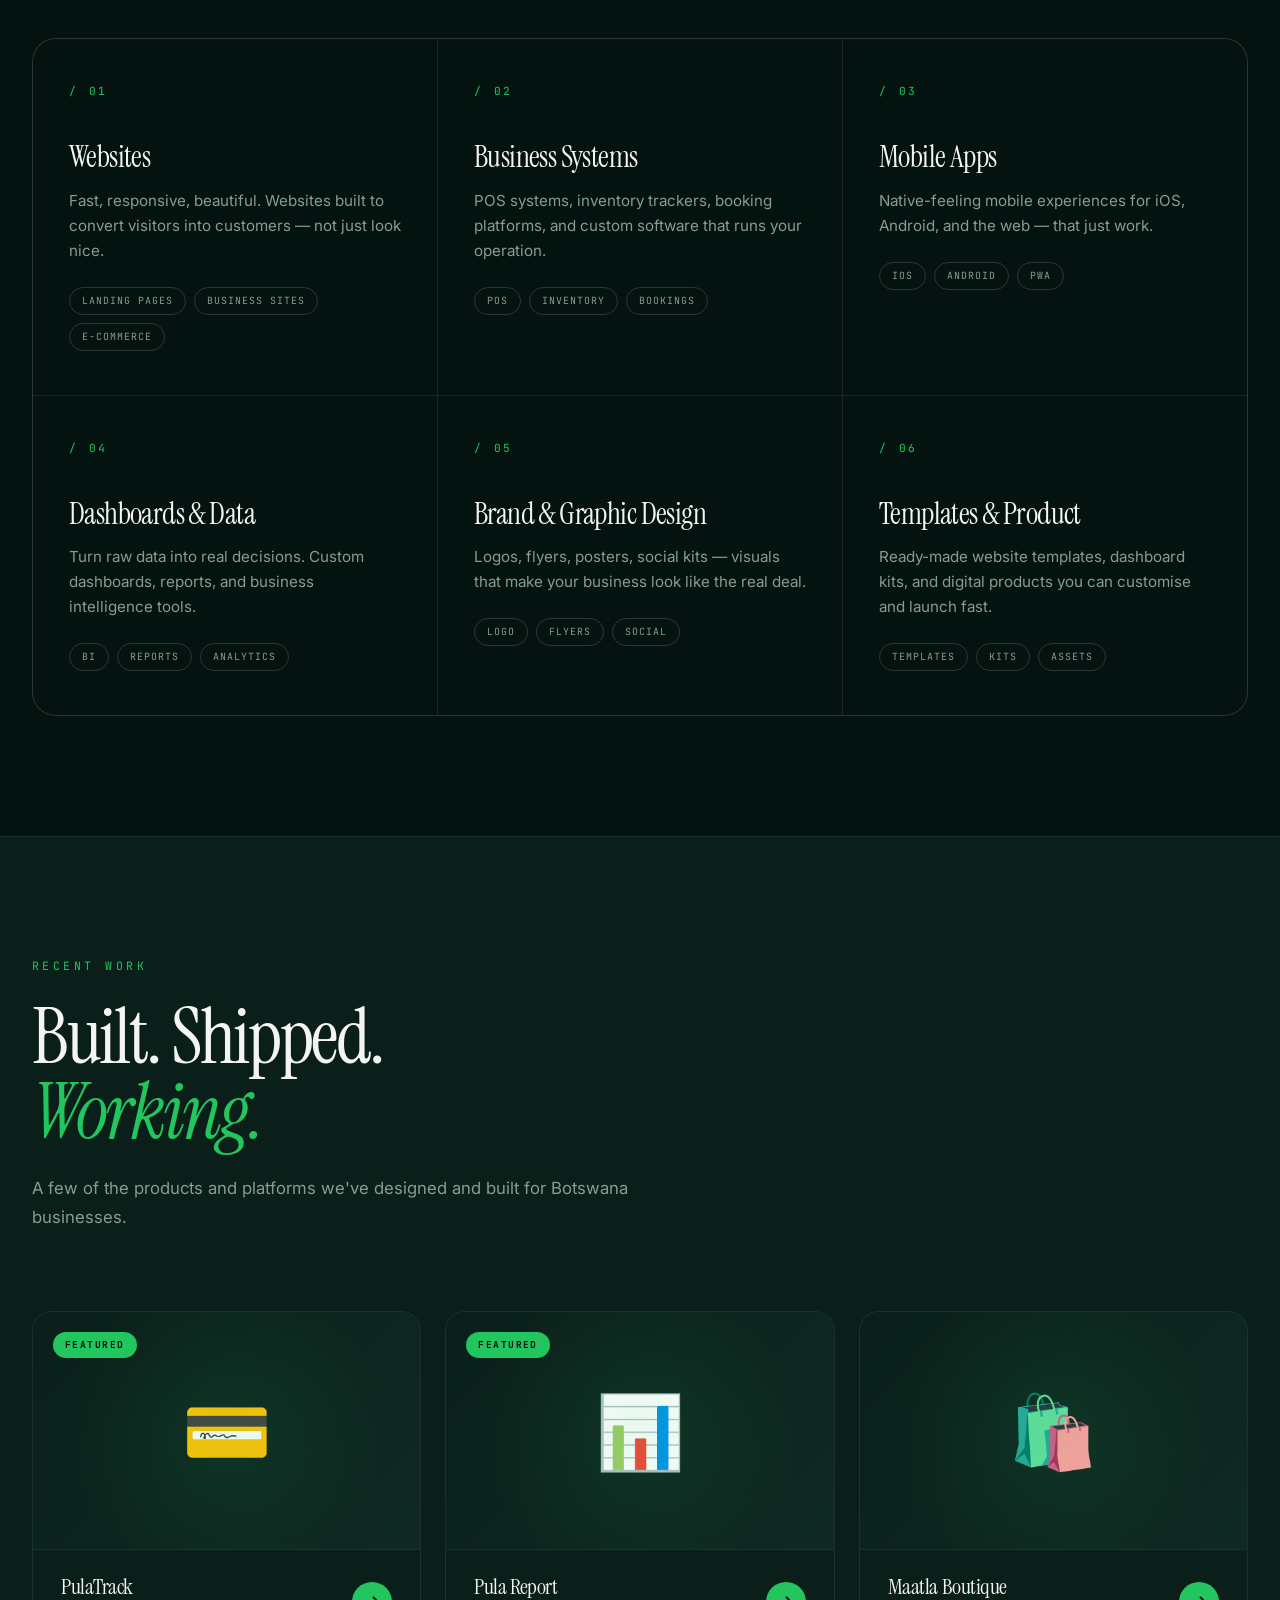
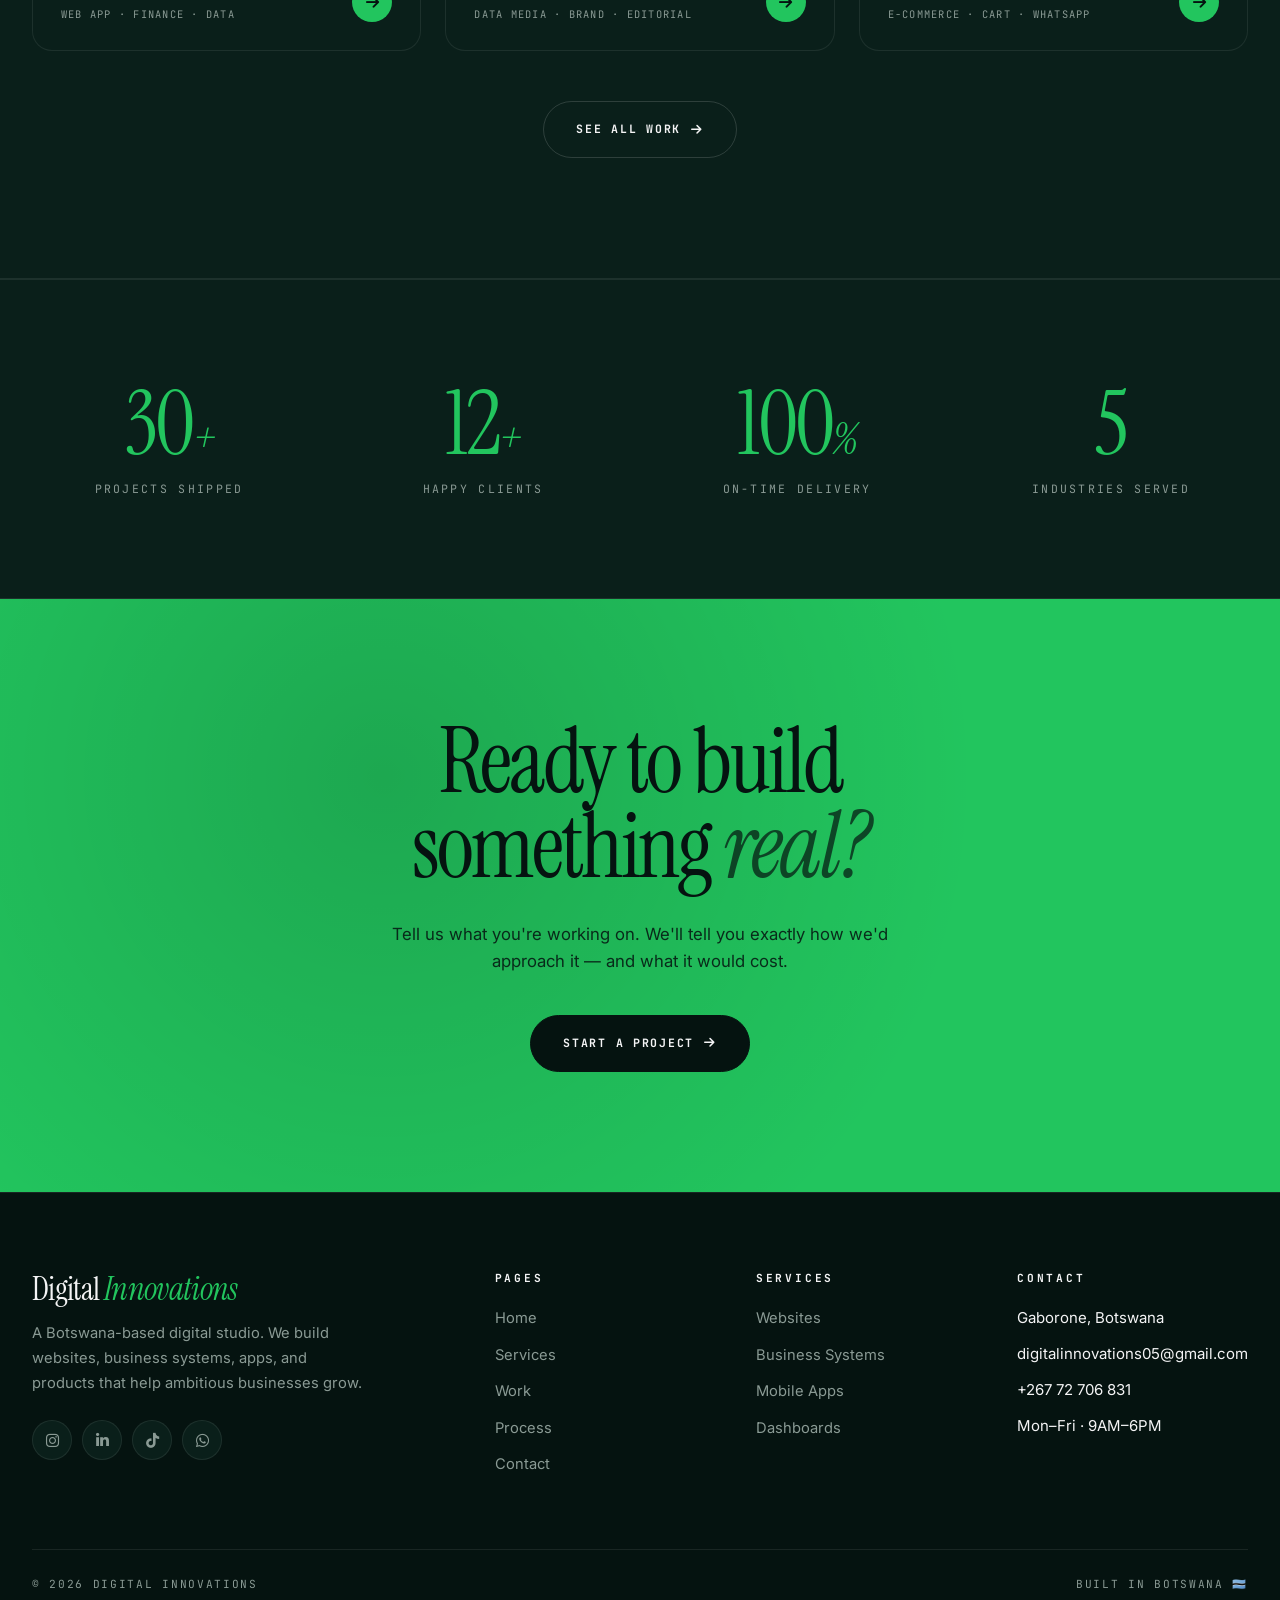
==== commit 24f1a91b: "Update index.html" ====
--- a/index.html
+++ b/index.html
@@ -247,7 +247,9 @@
                         <a href="#" aria-label="Instagram"><i class="fab fa-instagram"></i></a>
                         <a href="#" aria-label="LinkedIn"><i class="fab fa-linkedin-in"></i></a>
                         <a href="#" aria-label="TikTok"><i class="fab fa-tiktok"></i></a>
-                        <a href="#" aria-label="WhatsApp"><i class="fab fa-whatsapp"></i></a>
+                      <a href="https://wa.me/26772706831" target="_blank" rel="noopener" aria-label="WhatsApp">
+    <i class="fab fa-whatsapp"></i>
+</a>
                     </div>
                 </div>
                 <div class="footer-col">
@@ -273,8 +275,8 @@
                     <h4>Contact</h4>
                     <ul>
                         <li>Gaborone, Botswana</li>
-                        <li>hello@digitalinnovations.co.bw</li>
-                        <li>+267 71 234 567</li>
+                        <li>digitalinnovations05@gmail.com</li>
+                        <li>+267 72 706 831</li>
                         <li>Mon–Fri · 9AM–6PM</li>
                     </ul>
                 </div>
--- a/style.css
+++ b/style.css
@@ -1004,3 +1004,29 @@
     .marquee-track { animation: none; }
     .reveal { opacity: 1; transform: none; transition: none; }
 }
+/* ============================================
+   SERVICE PRICING
+============================================ */
+.service-price {
+    display: flex;
+    align-items: baseline;
+    gap: 10px;
+    margin-top: 24px;
+    padding-top: 20px;
+    border-top: 1px solid var(--border);
+}
+.service-price .from {
+    font-family: var(--mono);
+    font-size: 0.65rem;
+    letter-spacing: 0.2em;
+    text-transform: uppercase;
+    color: var(--muted);
+}
+.service-price .amount {
+    font-family: var(--display);
+    font-size: 1.9rem;
+    color: var(--green);
+    letter-spacing: -0.02em;
+    line-height: 1;
+    font-style: italic;
+}
